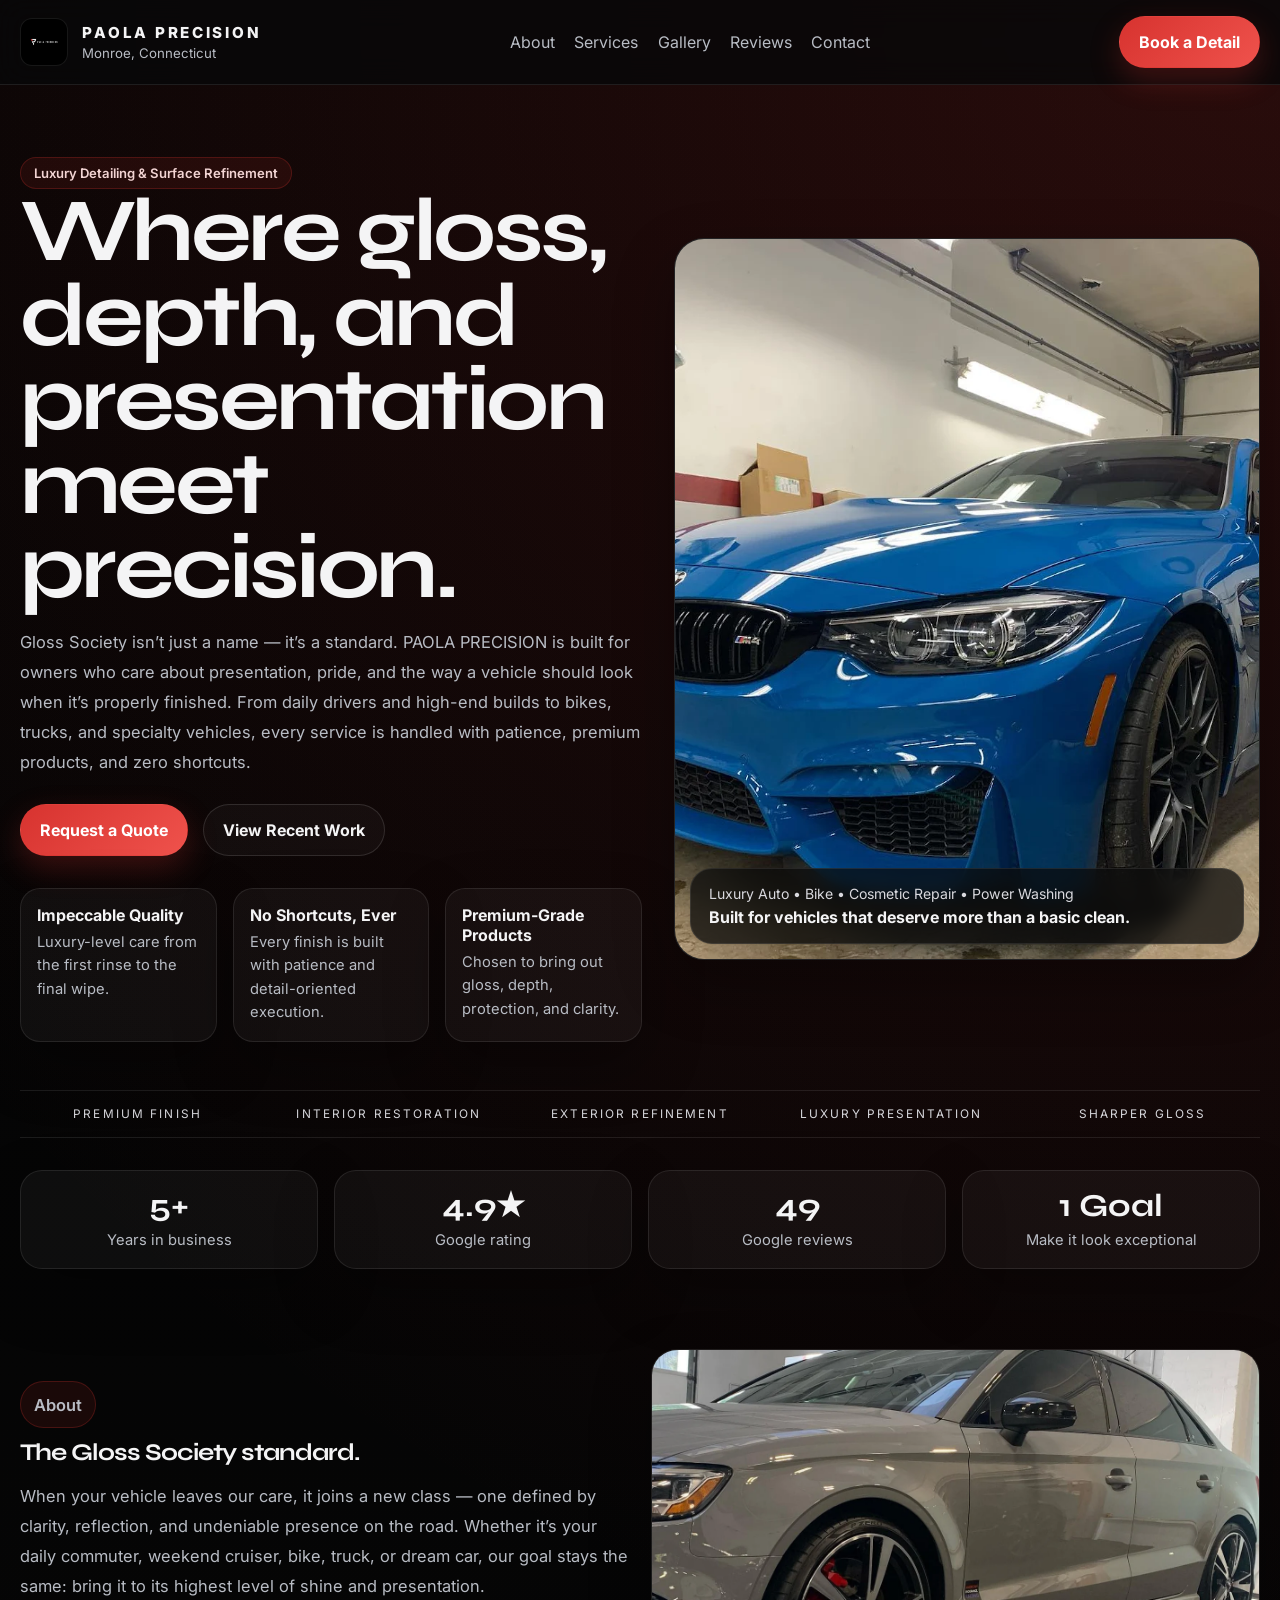
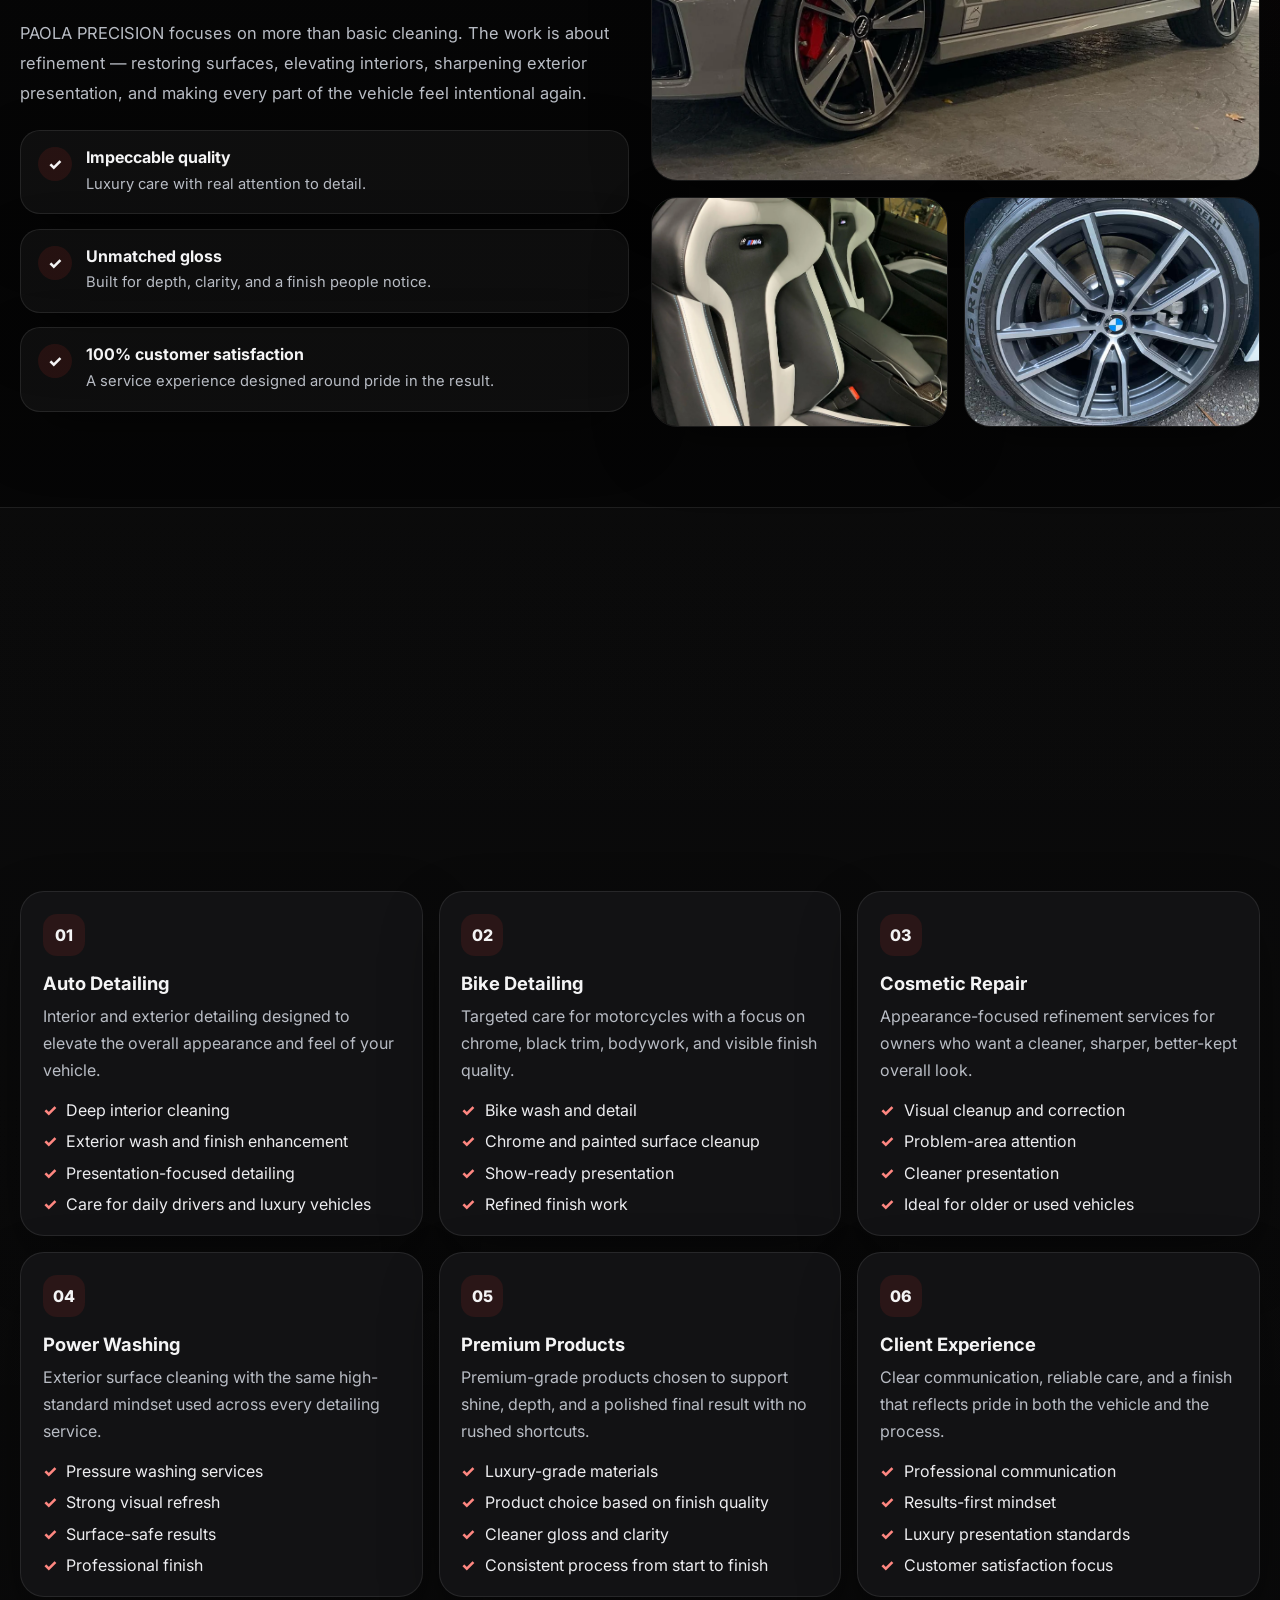
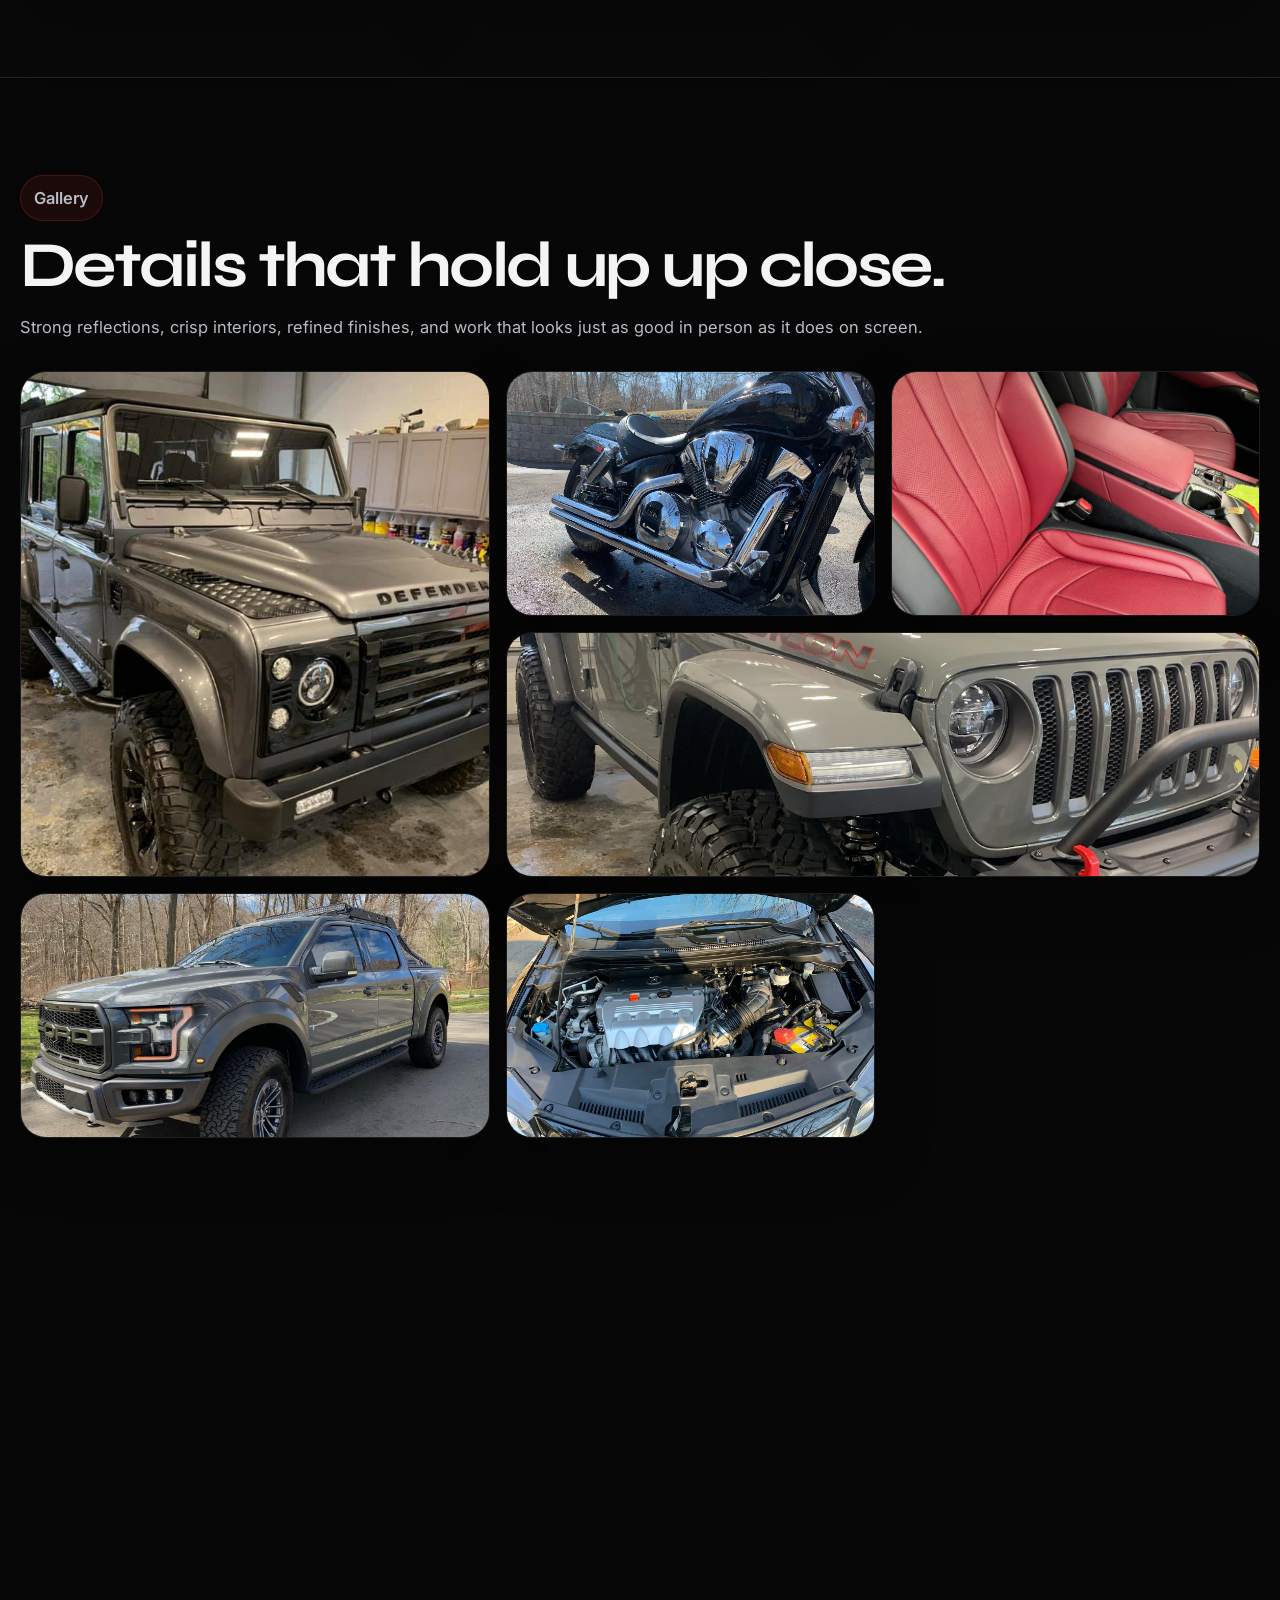
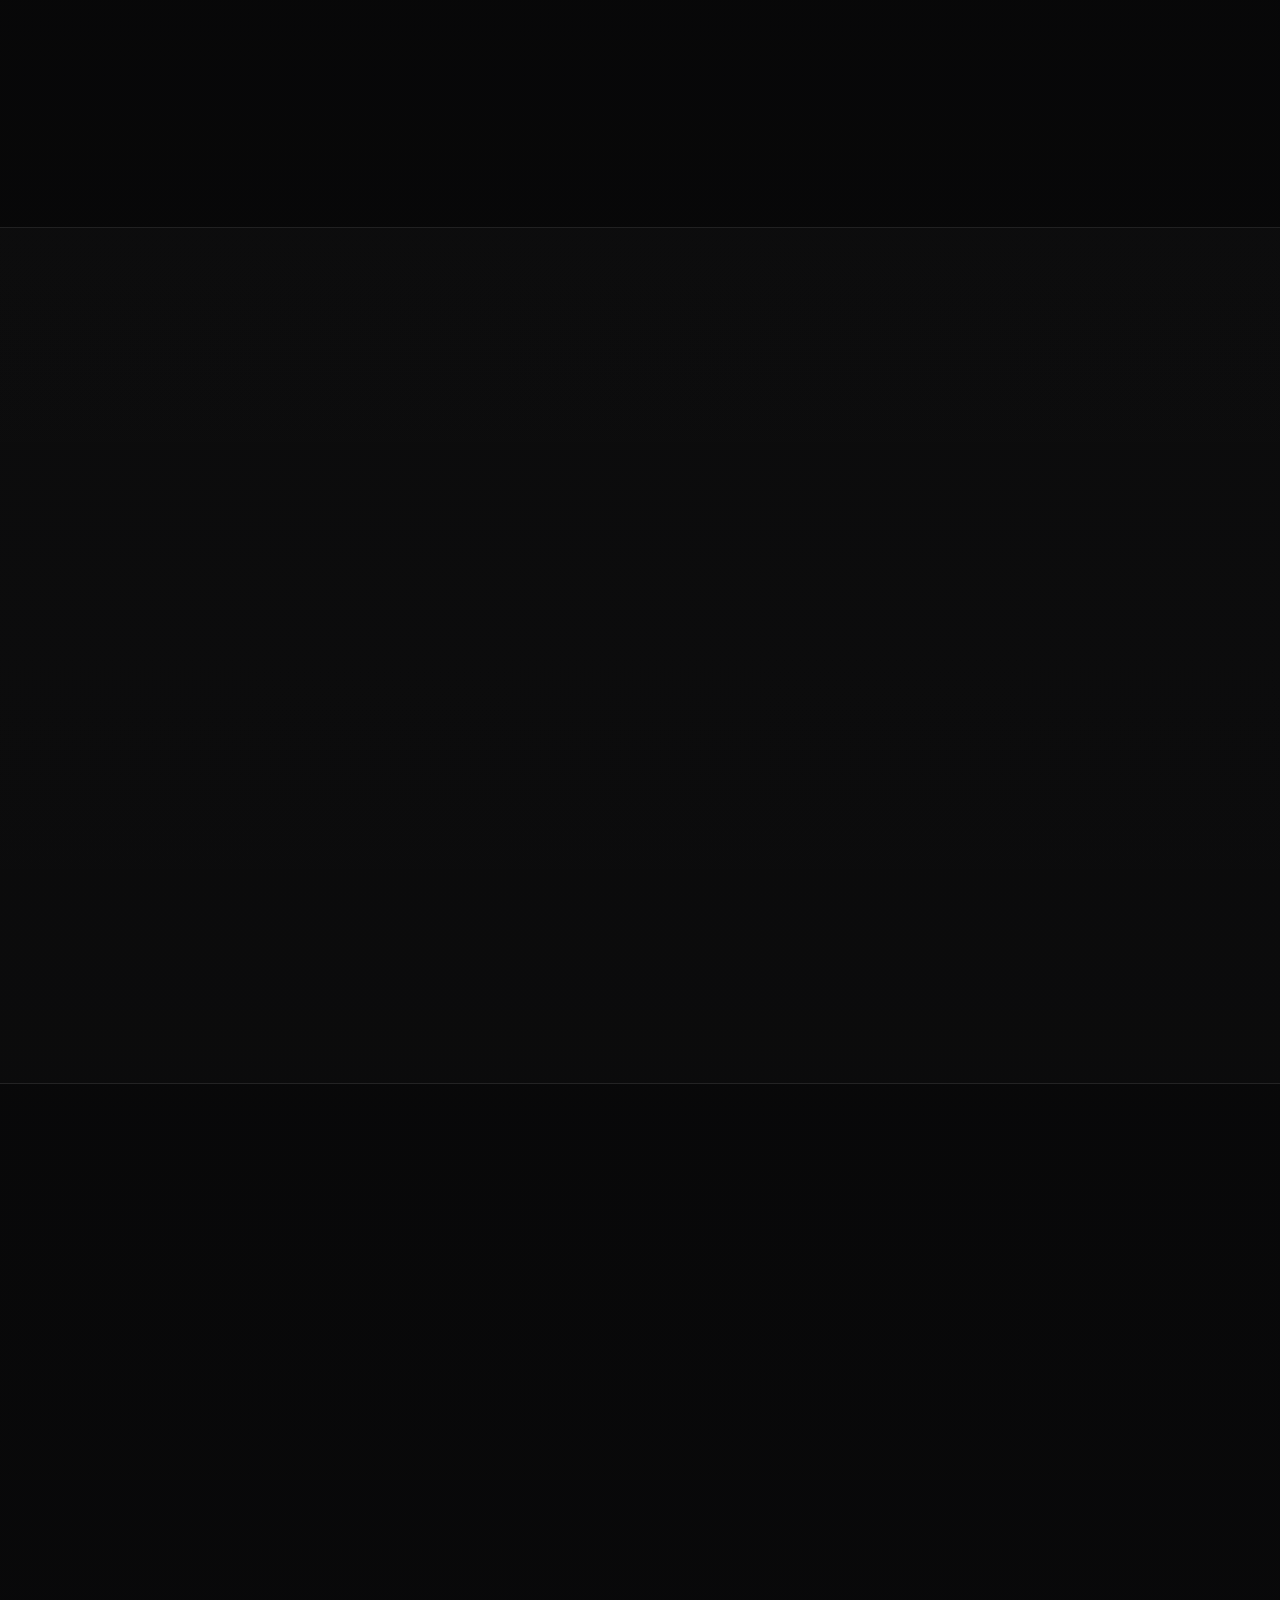
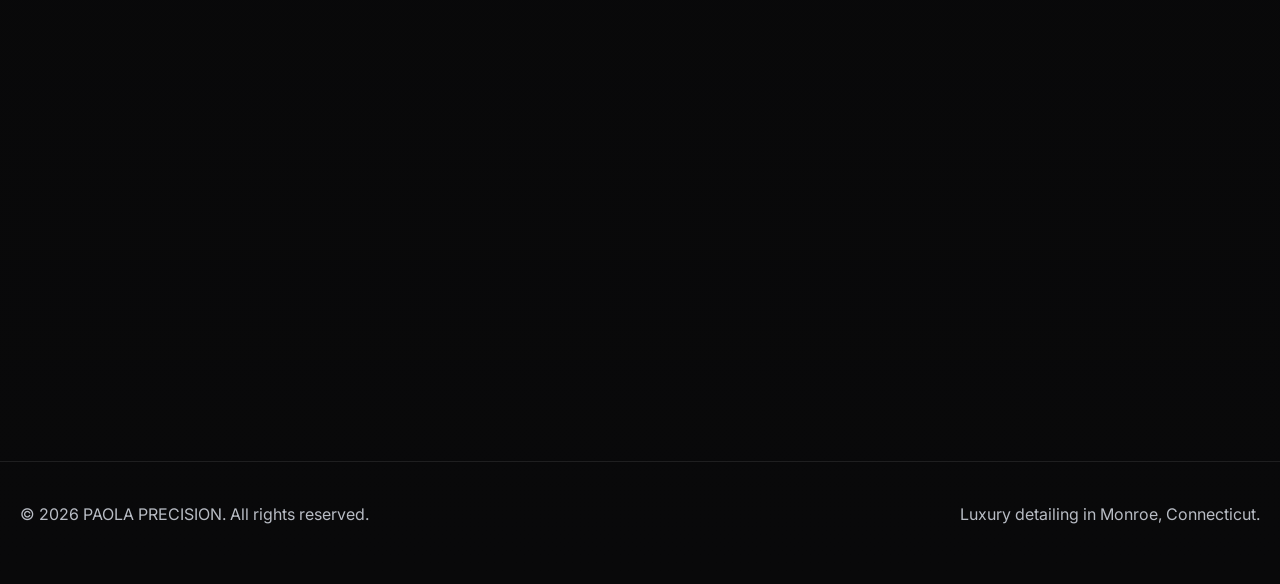
==== index.html @ b27e85ca "Add files via upload" ====
<!DOCTYPE html>
<html lang="en">
<head>
  <meta charset="UTF-8" />
  <meta name="viewport" content="width=device-width, initial-scale=1.0" />
  <title>PAOLA PRECISION | Luxury Detailing in Monroe, CT</title>
  <meta name="description" content="PAOLA PRECISION delivers luxury auto, bike, marine detailing, cosmetic repair, and power washing services in Monroe, Connecticut." />
  <link rel="preconnect" href="https://fonts.googleapis.com">
  <link rel="preconnect" href="https://fonts.gstatic.com" crossorigin>
  <link href="https://fonts.googleapis.com/css2?family=Inter:wght@400;500;600;700;800&family=Syne:wght@600;700;800&display=swap" rel="stylesheet">
  <link rel="stylesheet" href="styles.css" />
</head>
<body>
  <header class="site-header">
    <div class="container nav">
      <a class="brand" href="#top">
        <img src="images/logo.png" alt="Paola Precision logo" />
        <div>
          <strong>PAOLA PRECISION</strong>
          <span>Monroe, Connecticut</span>
        </div>
      </a>

      <nav class="desktop-nav">
        <a href="#about">About</a>
        <a href="#services">Services</a>
        <a href="#gallery">Gallery</a>
        <a href="#reviews">Reviews</a>
        <a href="#contact">Contact</a>
      </nav>

      <a class="button button-primary" href="#contact">Book a Detail</a>
    </div>
  </header>

  <main id="top">
    <section class="hero">
      <div class="container hero-grid">
        <div class="hero-copy reveal">
          <div class="eyebrow">Luxury Detailing & Surface Refinement</div>
          <h1>Where gloss, depth, and presentation meet precision.</h1>
          <p class="lead">
            Gloss Society isn’t just a name — it’s a standard. PAOLA PRECISION is built for owners who care about
            presentation, pride, and the way a vehicle should look when it’s properly finished. From daily drivers and
            high-end builds to bikes, trucks, and specialty vehicles, every service is handled with patience, premium products,
            and zero shortcuts.
          </p>
          <div class="hero-actions">
            <a class="button button-primary" href="#contact">Request a Quote</a>
            <a class="button button-secondary" href="#gallery">View Recent Work</a>
          </div>

          <div class="hero-points">
            <div class="hero-point">
              <strong>Impeccable Quality</strong>
              <span>Luxury-level care from the first rinse to the final wipe.</span>
            </div>
            <div class="hero-point">
              <strong>No Shortcuts, Ever</strong>
              <span>Every finish is built with patience and detail-oriented execution.</span>
            </div>
            <div class="hero-point">
              <strong>Premium-Grade Products</strong>
              <span>Chosen to bring out gloss, depth, protection, and clarity.</span>
            </div>
          </div>
        </div>

        <div class="hero-visual reveal">
          <div class="hero-card hero-main-image">
            <img src="images/bmw.webp" alt="Blue BMW detailed by Paola Precision" />
          </div>
          <div class="floating-card">
            <span>Luxury Auto • Bike • Cosmetic Repair • Power Washing</span>
            <strong>Built for vehicles that deserve more than a basic clean.</strong>
          </div>
        </div>
      </div>
    </section>

    <section class="logo-strip">
      <div class="container logo-strip-inner">
        <span>Premium finish</span>
        <span>Interior restoration</span>
        <span>Exterior refinement</span>
        <span>Luxury presentation</span>
        <span>Sharper gloss</span>
      </div>
    </section>

    <section class="stats-band">
      <div class="container stats-grid">
        <div class="stat-card reveal"><strong>5+</strong><span>Years in business</span></div>
        <div class="stat-card reveal"><strong>4.9★</strong><span>Google rating</span></div>
        <div class="stat-card reveal"><strong>49</strong><span>Google reviews</span></div>
        <div class="stat-card reveal"><strong>1 Goal</strong><span>Make it look exceptional</span></div>
      </div>
    </section>

    <section class="section" id="about">
      <div class="container two-col">
        <div class="section-copy reveal">
          <p class="section-label">About</p>
          <h2>The Gloss Society standard.</h2>
          <p>
            When your vehicle leaves our care, it joins a new class — one defined by clarity, reflection, and undeniable
            presence on the road. Whether it’s your daily commuter, weekend cruiser, bike, truck, or dream car, our goal
            stays the same: bring it to its highest level of shine and presentation.
          </p>
          <p>
            PAOLA PRECISION focuses on more than basic cleaning. The work is about refinement — restoring surfaces,
            elevating interiors, sharpening exterior presentation, and making every part of the vehicle feel intentional again.
          </p>

          <div class="promise-grid">
            <div class="promise-card"><span>✓</span><div><strong>Impeccable quality</strong><p>Luxury care with real attention to detail.</p></div></div>
            <div class="promise-card"><span>✓</span><div><strong>Unmatched gloss</strong><p>Built for depth, clarity, and a finish people notice.</p></div></div>
            <div class="promise-card"><span>✓</span><div><strong>100% customer satisfaction</strong><p>A service experience designed around pride in the result.</p></div></div>
          </div>
        </div>

        <div class="stacked-images reveal">
          <div class="stacked-main"><img src="images/audi.webp" alt="Detailed Audi" /></div>
          <div class="stacked-row">
            <img src="images/seats.webp" alt="Detailed white and black interior" />
            <img src="images/wheel.jpg" alt="Detailed BMW wheel" />
          </div>
        </div>
      </div>
    </section>

    <section class="section dark-section" id="services">
      <div class="container">
        <div class="section-heading center reveal">
          <p class="section-label">Services</p>
          <h2>Luxury care across multiple vehicle types.</h2>
          <p>
            Every service is centered around presentation, cleanliness, and a premium finish that holds up in person — not just in photos.
          </p>
        </div>

        <div class="services-grid">
          <article class="service-card reveal">
            <div class="service-number">01</div>
            <h3>Auto Detailing</h3>
            <p>Interior and exterior detailing designed to elevate the overall appearance and feel of your vehicle.</p>
            <ul>
              <li>Deep interior cleaning</li>
              <li>Exterior wash and finish enhancement</li>
              <li>Presentation-focused detailing</li>
              <li>Care for daily drivers and luxury vehicles</li>
            </ul>
          </article>

          <article class="service-card reveal">
            <div class="service-number">02</div>
            <h3>Bike Detailing</h3>
            <p>Targeted care for motorcycles with a focus on chrome, black trim, bodywork, and visible finish quality.</p>
            <ul>
              <li>Bike wash and detail</li>
              <li>Chrome and painted surface cleanup</li>
              <li>Show-ready presentation</li>
              <li>Refined finish work</li>
            </ul>
          </article>

          <article class="service-card reveal">
            <div class="service-number">03</div>
            <h3>Cosmetic Repair</h3>
            <p>Appearance-focused refinement services for owners who want a cleaner, sharper, better-kept overall look.</p>
            <ul>
              <li>Visual cleanup and correction</li>
              <li>Problem-area attention</li>
              <li>Cleaner presentation</li>
              <li>Ideal for older or used vehicles</li>
            </ul>
          </article>

          <article class="service-card reveal">
            <div class="service-number">04</div>
            <h3>Power Washing</h3>
            <p>Exterior surface cleaning with the same high-standard mindset used across every detailing service.</p>
            <ul>
              <li>Pressure washing services</li>
              <li>Strong visual refresh</li>
              <li>Surface-safe results</li>
              <li>Professional finish</li>
            </ul>
          </article>

          <article class="service-card reveal">
            <div class="service-number">05</div>
            <h3>Premium Products</h3>
            <p>Premium-grade products chosen to support shine, depth, and a polished final result with no rushed shortcuts.</p>
            <ul>
              <li>Luxury-grade materials</li>
              <li>Product choice based on finish quality</li>
              <li>Cleaner gloss and clarity</li>
              <li>Consistent process from start to finish</li>
            </ul>
          </article>

          <article class="service-card reveal">
            <div class="service-number">06</div>
            <h3>Client Experience</h3>
            <p>Clear communication, reliable care, and a finish that reflects pride in both the vehicle and the process.</p>
            <ul>
              <li>Professional communication</li>
              <li>Results-first mindset</li>
              <li>Luxury presentation standards</li>
              <li>Customer satisfaction focus</li>
            </ul>
          </article>
        </div>
      </div>
    </section>

    <section class="section" id="gallery">
      <div class="container">
        <div class="section-heading reveal">
          <p class="section-label">Gallery</p>
          <h2>Details that hold up up close.</h2>
          <p>
            Strong reflections, crisp interiors, refined finishes, and work that looks just as good in person as it does on screen.
          </p>
        </div>

        <div class="gallery-grid">
          <div class="gallery-item large reveal"><img src="images/defender.webp" alt="Detailed Defender" /></div>
          <div class="gallery-item reveal"><img src="images/bike.jpg" alt="Detailed bike" /></div>
          <div class="gallery-item reveal"><img src="images/seats2.jpg" alt="Red leather interior" /></div>
          <div class="gallery-item wide reveal"><img src="images/jeep.webp" alt="Detailed Jeep Rubicon" /></div>
          <div class="gallery-item reveal"><img src="images/truck.jpg" alt="Detailed truck" /></div>
          <div class="gallery-item reveal"><img src="images/engine.jpg" alt="Cleaned engine bay" /></div>
        </div>
      </div>
    </section>

    <section class="section split-showcase">
      <div class="container showcase-grid">
        <div class="showcase-card reveal">
          <img src="images/wheel.jpg" alt="Wheel detail close-up" />
          <div class="showcase-content">
            <p class="section-label">Precision</p>
            <h3>Luxury is in the little things.</h3>
            <p>From wheel faces and trim lines to seat stitching and interior touch points, the small details shape the whole impression.</p>
          </div>
        </div>

        <div class="showcase-card reveal">
          <img src="images/seats.webp" alt="BMW seats detailed" />
          <div class="showcase-content">
            <p class="section-label">Interior Finish</p>
            <h3>Clean, refined, and presentation-ready.</h3>
            <p>Interiors should feel fresh, elevated, and intentional — not just wiped down. That’s the difference a high-standard detail makes.</p>
          </div>
        </div>
      </div>
    </section>

    <section class="section dark-section" id="reviews">
      <div class="container">
        <div class="section-heading center reveal">
          <p class="section-label">Google Reviews</p>
          <h2>What customers say.</h2>
          <p>Real feedback from customers who cared about getting their vehicle back looking brand new.</p>
        </div>

        <div class="reviews-grid">
          <article class="review-card reveal">
            <div class="stars">★★★★★</div>
            <p>Nick did an amazing job on the interior detail of my car. It looks like new. Highly recommend.</p>
            <strong>Shannon Reilly</strong>
            <span>Google Review</span>
          </article>

          <article class="review-card reveal">
            <div class="stars">★★★★★</div>
            <p>Nick did a fantastic job detailing my car. It looked showroom new when he was finished. I highly recommend him for all your detailing needs.</p>
            <strong>Lisa Davoren</strong>
            <span>Google Review</span>
          </article>

          <article class="review-card reveal">
            <div class="stars">★★★★★</div>
            <p>Awesome job. The interior of my car looks like it did when I left the dealership. The care that went in on my car shows.</p>
            <strong>Daniella Tartakovsky</strong>
            <span>Google Review</span>
          </article>

          <article class="review-card reveal">
            <div class="stars">★★★★★</div>
            <p>Professional, responsive, and the result exceeded expectations. The vehicle looked incredibly clean and polished when it was done.</p>
            <strong>Local Customer</strong>
            <span>Client Feedback</span>
          </article>

          <article class="review-card reveal">
            <div class="stars">★★★★★</div>
            <p>The level of detail and pride in the work really stands out. It felt like getting the car back in better condition than expected.</p>
            <strong>Local Customer</strong>
            <span>Client Feedback</span>
          </article>

          <article class="review-card reveal">
            <div class="stars">★★★★★</div>
            <p>Very easy to work with and the finish came out great. If you care about how your vehicle looks, this is the kind of service you want.</p>
            <strong>Local Customer</strong>
            <span>Client Feedback</span>
          </article>
        </div>
      </div>
    </section>

    <section class="section" id="contact">
      <div class="container contact-grid">
        <div class="contact-panel reveal">
          <p class="section-label">Contact</p>
          <h2>Request a quote.</h2>
          <p>
            Fill out the form and PAOLA PRECISION can follow up about your vehicle, the type of detail you’re looking for,
            and the best next step for getting it looking its absolute best.
          </p>

          <form class="quote-form" action="https://formspree.io/f/xdawvbzy" method="POST">
            <div class="form-row">
              <div class="field">
                <label for="name">Full Name</label>
                <input id="name" name="name" type="text" placeholder="Your name" required>
              </div>
              <div class="field">
                <label for="phone">Phone</label>
                <input id="phone" name="phone" type="tel" placeholder="(203) 555-5555">
              </div>
            </div>

            <div class="form-row">
              <div class="field">
                <label for="email">Email</label>
                <input id="email" name="email" type="email" placeholder="you@example.com" required>
              </div>
              <div class="field">
                <label for="service">Service</label>
                <select id="service" name="service" required>
                  <option value="">Select a service</option>
                  <option>Auto Detailing</option>
                  <option>Bike Detailing</option>
                  <option>Cosmetic Repair</option>
                  <option>Power Washing</option>
                  <option>Not Sure Yet</option>
                </select>
              </div>
            </div>

            <div class="form-row">
              <div class="field">
                <label for="vehicle">Vehicle</label>
                <input id="vehicle" name="vehicle" type="text" placeholder="Ex: 2020 BMW M4">
              </div>
              <div class="field">
                <label for="timing">Preferred Timing</label>
                <input id="timing" name="timing" type="text" placeholder="This week / weekend / flexible">
              </div>
            </div>

            <div class="field">
              <label for="message">Brief Description</label>
              <textarea id="message" name="message" rows="6" placeholder="Tell us what you want done and anything important we should know." required></textarea>
            </div>

            <input type="hidden" name="_subject" value="New PAOLA PRECISION message">
            <input type="hidden" name="_next" value="https://noahguerrera.github.io/paola-precision-site/thank-you.html">

            <button class="button button-primary" type="submit">Send Message</button>
          </form>
        </div>

        <div class="contact-visual reveal">
          <img src="images/bmw.webp" alt="Luxury blue BMW" />
        </div>
      </div>
    </section>
  </main>

  <footer class="site-footer">
    <div class="container footer-inner">
      <p>© 2026 PAOLA PRECISION. All rights reserved.</p>
      <p>Luxury detailing in Monroe, Connecticut.</p>
    </div>
  </footer>

  <script src="script.js"></script>
</body>
</html>
---- styles.css ----
*{box-sizing:border-box}
html{scroll-behavior:smooth}
body{
  margin:0;
  font-family:'Inter',sans-serif;
  background:
    radial-gradient(circle at top right, rgba(215,51,47,.18), transparent 24%),
    linear-gradient(180deg, #040404 0%, #09090a 100%);
  color:#f4f4f5;
  overflow-x:hidden;
}
img{max-width:100%;display:block}
a{text-decoration:none;color:inherit}
:root{
  --red:#d7332f;
  --red-soft:rgba(215,51,47,.12);
  --text:#f4f4f5;
  --muted:#b8bcc4;
  --panel:rgba(255,255,255,.04);
  --panel-strong:#121214;
  --line:rgba(255,255,255,.09);
  --radius:24px;
  --shadow:0 24px 60px rgba(0,0,0,.30);
  --container:min(1240px, calc(100% - 2rem));
}
.container{width:var(--container);margin:0 auto}
.site-header{
  position:sticky;top:0;z-index:99;
  backdrop-filter:blur(14px);
  background:rgba(8,8,9,.82);
  border-bottom:1px solid var(--line);
}
.nav{
  display:flex;align-items:center;justify-content:space-between;
  gap:1rem;padding:1rem 0;
}
.brand{display:flex;align-items:center;gap:.9rem;min-width:0}
.brand img{
  width:48px;height:48px;object-fit:contain;border-radius:12px;
  background:#000;padding:5px;border:1px solid var(--line)
}
.brand strong{display:block;font-size:.95rem;letter-spacing:.18em;font-weight:800}
.brand span{color:var(--muted);font-size:.83rem}
.desktop-nav{display:flex;align-items:center;gap:1.2rem;color:var(--muted)}
.desktop-nav a{position:relative}
.desktop-nav a::after{
  content:"";position:absolute;left:0;bottom:-6px;width:0;height:2px;
  background:var(--red);transition:width .2s ease;
}
.desktop-nav a:hover{color:#fff}
.desktop-nav a:hover::after{width:100%}
.button{
  display:inline-flex;align-items:center;justify-content:center;
  min-height:52px;padding:0 1.2rem;border-radius:999px;font-weight:700;
  transition:.25s ease; border:1px solid transparent; cursor:pointer;
}
.button:hover{transform:translateY(-2px)}
.button-primary{
  background:linear-gradient(135deg, var(--red), #ef524c);
  box-shadow:0 12px 30px rgba(215,51,47,.25); color:#fff;
}
.button-secondary{
  border-color:rgba(255,255,255,.12);
  background:rgba(255,255,255,.03)
}
.hero{padding:4.5rem 0 3rem}
.hero-grid{
  display:grid;grid-template-columns:1.03fr .97fr;gap:2rem;align-items:center
}
.eyebrow,.section-label{
  display:inline-flex;align-items:center;gap:.5rem;
  color:#f2d4d3;background:rgba(215,51,47,.10);
  border:1px solid rgba(215,51,47,.24);
  border-radius:999px;padding:.45rem .8rem;font-size:.82rem;font-weight:600
}
.section-label{margin-bottom:.9rem}
.hero h1,.section-heading h2,.section-copy h2,.contact-panel h2{
  margin:0;font-family:'Syne',sans-serif;letter-spacing:-.04em;line-height:.94
}
.hero h1{font-size:clamp(2.8rem, 7vw, 5.7rem);max-width:780px}
.lead, .section-copy p, .section-heading p, .contact-panel p{
  color:var(--muted);line-height:1.82;font-size:1.03rem
}
.hero-actions{display:flex;flex-wrap:wrap;gap:.9rem;margin-top:1.7rem}
.hero-points{
  display:grid;grid-template-columns:repeat(3,1fr);gap:1rem;margin-top:2rem
}
.hero-point{
  padding:1rem;border-radius:20px;background:var(--panel);
  border:1px solid var(--line);box-shadow:var(--shadow)
}
.hero-point strong{display:block;margin-bottom:.35rem}
.hero-point span{color:var(--muted);font-size:.92rem;line-height:1.6}
.hero-visual{position:relative}
.hero-card{
  overflow:hidden;border-radius:30px;border:1px solid var(--line);
  box-shadow:var(--shadow);background:#0d0d0e
}
.hero-main-image img{
  width:100%;height:720px;object-fit:cover;
  object-position:center center;
  transform:scale(1.02);
}
.floating-card{
  position:absolute;left:1rem;right:1rem;bottom:1rem;
  background:rgba(10,10,10,.72);border:1px solid var(--line);
  border-radius:22px;padding:1rem 1.1rem;backdrop-filter:blur(10px)
}
.floating-card span{display:block;color:#d9d9de;font-size:.88rem;margin-bottom:.35rem}
.floating-card strong{display:block;font-size:1rem}
.logo-strip{padding:0 0 1rem}
.logo-strip-inner{
  display:grid;grid-template-columns:repeat(5,1fr);gap:1rem;
  padding:1rem 0;border-top:1px solid var(--line);border-bottom:1px solid var(--line)
}
.logo-strip-inner span{
  color:#d7d7dc;text-transform:uppercase;letter-spacing:.18em;
  font-size:.74rem;text-align:center
}
.stats-band{padding:1rem 0 0}
.stats-grid{display:grid;grid-template-columns:repeat(4,1fr);gap:1rem}
.stat-card{
  padding:1.2rem;border-radius:22px;background:var(--panel);
  border:1px solid var(--line);box-shadow:var(--shadow); text-align:center;
}
.stat-card strong{
  display:block;font-family:'Syne',sans-serif;font-size:2rem;line-height:1;margin-bottom:.45rem
}
.stat-card span{color:var(--muted);font-size:.92rem}
.section{padding:5rem 0}
.two-col{display:grid;grid-template-columns:1fr 1fr;gap:1.4rem;align-items:center}
.promise-grid{display:grid;gap:.9rem;margin-top:1.4rem}
.promise-card{
  display:flex;gap:.9rem;align-items:flex-start;
  padding:1rem 1.05rem;border-radius:20px;background:var(--panel);
  border:1px solid var(--line);box-shadow:var(--shadow)
}
.promise-card span{
  width:34px;height:34px;border-radius:50%;background:var(--red-soft);
  display:inline-flex;align-items:center;justify-content:center;font-weight:800;flex:0 0 auto
}
.promise-card strong{display:block;margin-bottom:.22rem}
.promise-card p{margin:0;color:var(--muted);font-size:.92rem}
.stacked-images{display:grid;gap:1rem}
.stacked-main,.stacked-row img,.contact-visual,.showcase-card,.gallery-item{
  overflow:hidden;border-radius:26px;border:1px solid var(--line);box-shadow:var(--shadow)
}
.stacked-main img{width:100%;height:430px;object-fit:cover;object-position:center center}
.stacked-row{display:grid;grid-template-columns:1fr 1fr;gap:1rem}
.stacked-row img{height:230px;object-fit:cover;object-position:center center}
.dark-section{
  background:linear-gradient(180deg, rgba(255,255,255,.02), rgba(255,255,255,.01));
  border-top:1px solid var(--line);border-bottom:1px solid var(--line)
}
.section-heading{margin-bottom:1.8rem}
.section-heading.center{text-align:center;max-width:820px;margin:0 auto 1.8rem}
.section-heading h2{font-size:clamp(2rem,5vw,4rem)}
.services-grid{
  display:grid;grid-template-columns:repeat(3,1fr);gap:1rem
}
.service-card{
  padding:1.35rem;border-radius:24px;background:var(--panel-strong);
  border:1px solid var(--line);box-shadow:var(--shadow); transition:transform .25s ease, border-color .25s ease;
}
.service-card:hover{transform:translateY(-6px);border-color:rgba(215,51,47,.38)}
.service-number{
  width:42px;height:42px;border-radius:14px;background:var(--red-soft);
  display:inline-flex;align-items:center;justify-content:center;font-weight:800;margin-bottom:1rem
}
.service-card h3{margin:0 0 .55rem;font-size:1.15rem}
.service-card p{margin:0;color:var(--muted);line-height:1.7}
.service-card ul{list-style:none;padding:0;margin:1rem 0 0;display:grid;gap:.7rem}
.service-card li{display:flex;gap:.6rem;align-items:flex-start;color:#ededf0}
.service-card li::before{content:'✓';color:#ff8781;font-weight:800}
.gallery-grid{
  display:grid;grid-template-columns:1.12fr .88fr .88fr;
  grid-auto-rows:245px;gap:1rem
}
.gallery-item img{width:100%;height:100%;object-fit:cover;object-position:center center;transition:transform .45s ease}
.gallery-item:hover img,.showcase-card:hover img,.contact-visual:hover img{transform:scale(1.05)}
.gallery-item.large{grid-row:span 2}
.gallery-item.wide{grid-column:span 2}
.split-showcase{padding-top:1rem}
.showcase-grid{display:grid;grid-template-columns:1fr 1fr;gap:1rem}
.showcase-card{background:var(--panel-strong)}
.showcase-card img{width:100%;height:320px;object-fit:cover;object-position:center center;transition:transform .45s ease}
.showcase-content{padding:1.25rem}
.showcase-content h3{margin:0 0 .5rem;font-size:1.45rem;font-family:'Syne',sans-serif}
.showcase-content p:last-child{margin:0;color:var(--muted);line-height:1.75}
.reviews-grid{display:grid;grid-template-columns:repeat(3,1fr);gap:1rem}
.review-card{
  padding:1.35rem;border-radius:24px;background:#111214;
  border:1px solid var(--line);box-shadow:var(--shadow); transition:transform .25s ease;
}
.review-card:hover{transform:translateY(-4px)}
.stars{color:#ffd56d;letter-spacing:.14em;margin-bottom:.8rem}
.review-card p{margin:0;color:var(--muted);line-height:1.78}
.review-card strong{display:block;margin-top:1rem}
.review-card span{display:block;color:var(--muted);font-size:.9rem;margin-top:.15rem}
.contact-grid{display:grid;grid-template-columns:1.06fr .94fr;gap:1.2rem;align-items:stretch}
.contact-panel{
  padding:1.6rem;border-radius:28px;background:var(--panel-strong);
  border:1px solid var(--line);box-shadow:var(--shadow)
}
.contact-visual img{width:100%;height:100%;min-height:720px;object-fit:cover;object-position:center center;transition:transform .45s ease}
.quote-form{display:grid;gap:1rem;margin-top:1.25rem}
.form-row{display:grid;grid-template-columns:1fr 1fr;gap:1rem}
.field{display:grid;gap:.5rem}
.field label{font-size:.92rem;font-weight:600;color:#ececf0}
.field input,.field select,.field textarea{
  width:100%;border-radius:16px;border:1px solid var(--line);
  background:#0d0d0f;color:#fff;padding:1rem 1rem;font:inherit;outline:none;
  transition:border-color .2s ease, box-shadow .2s ease, transform .2s ease;
}
.field input:focus,.field select:focus,.field textarea:focus{
  border-color:rgba(215,51,47,.6);
  box-shadow:0 0 0 4px rgba(215,51,47,.12);
}
.site-footer{
  padding:1.6rem 0 2.8rem;border-top:1px solid var(--line);color:var(--muted)
}
.footer-inner{display:flex;justify-content:space-between;gap:1rem;flex-wrap:wrap}
.reveal{
  opacity:0;
  transform:translateY(26px);
  transition:opacity .7s ease, transform .7s ease;
}
.reveal.visible{
  opacity:1;
  transform:translateY(0);
}
@media (prefers-reduced-motion: reduce){
  .reveal{opacity:1;transform:none;transition:none}
  .button,.service-card,.review-card,.gallery-item img,.showcase-card img,.contact-visual img{transition:none}
}
@media (max-width:1100px){
  .hero-grid,.two-col,.contact-grid,.services-grid,.reviews-grid,.showcase-grid{
    grid-template-columns:1fr 1fr
  }
  .gallery-grid{grid-template-columns:1fr 1fr}
  .gallery-item.wide{grid-column:span 2}
  .hero-points{grid-template-columns:1fr}
  .logo-strip-inner{grid-template-columns:1fr 1fr 1fr}
  .stats-grid{grid-template-columns:1fr 1fr}
}
@media (max-width:820px){
  .desktop-nav{display:none}
  .hero-grid,.two-col,.contact-grid,.services-grid,.reviews-grid,.gallery-grid,.showcase-grid,.stats-grid{
    grid-template-columns:1fr
  }
  .gallery-item.large,.gallery-item.wide{grid-row:span 1;grid-column:span 1}
  .hero-main-image img{height:500px}
  .stacked-row{grid-template-columns:1fr}
  .logo-strip-inner{grid-template-columns:1fr 1fr}
  .footer-inner{flex-direction:column;align-items:flex-start}
  .nav{padding:.85rem 0}
  .brand strong{font-size:.82rem}
  .button{min-height:48px}
  .form-row{grid-template-columns:1fr}
  .contact-visual img{min-height:420px}
}
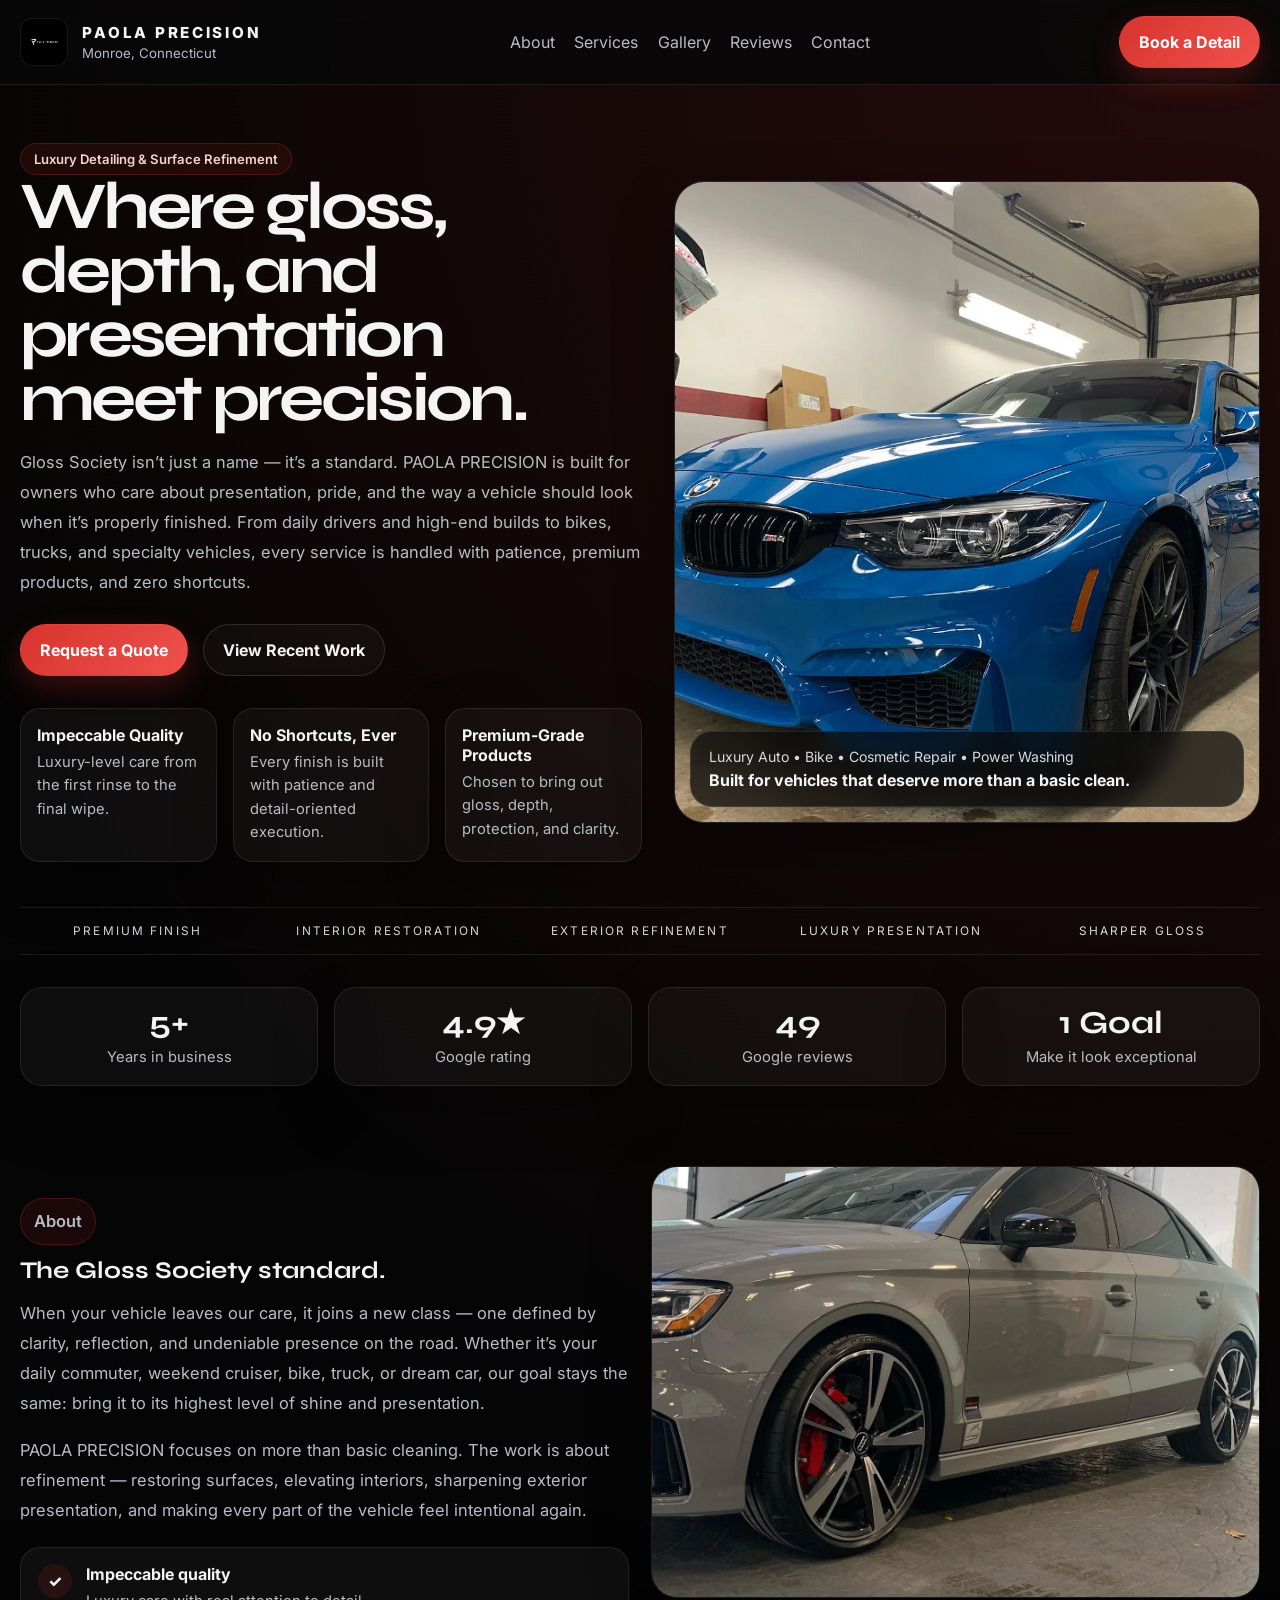
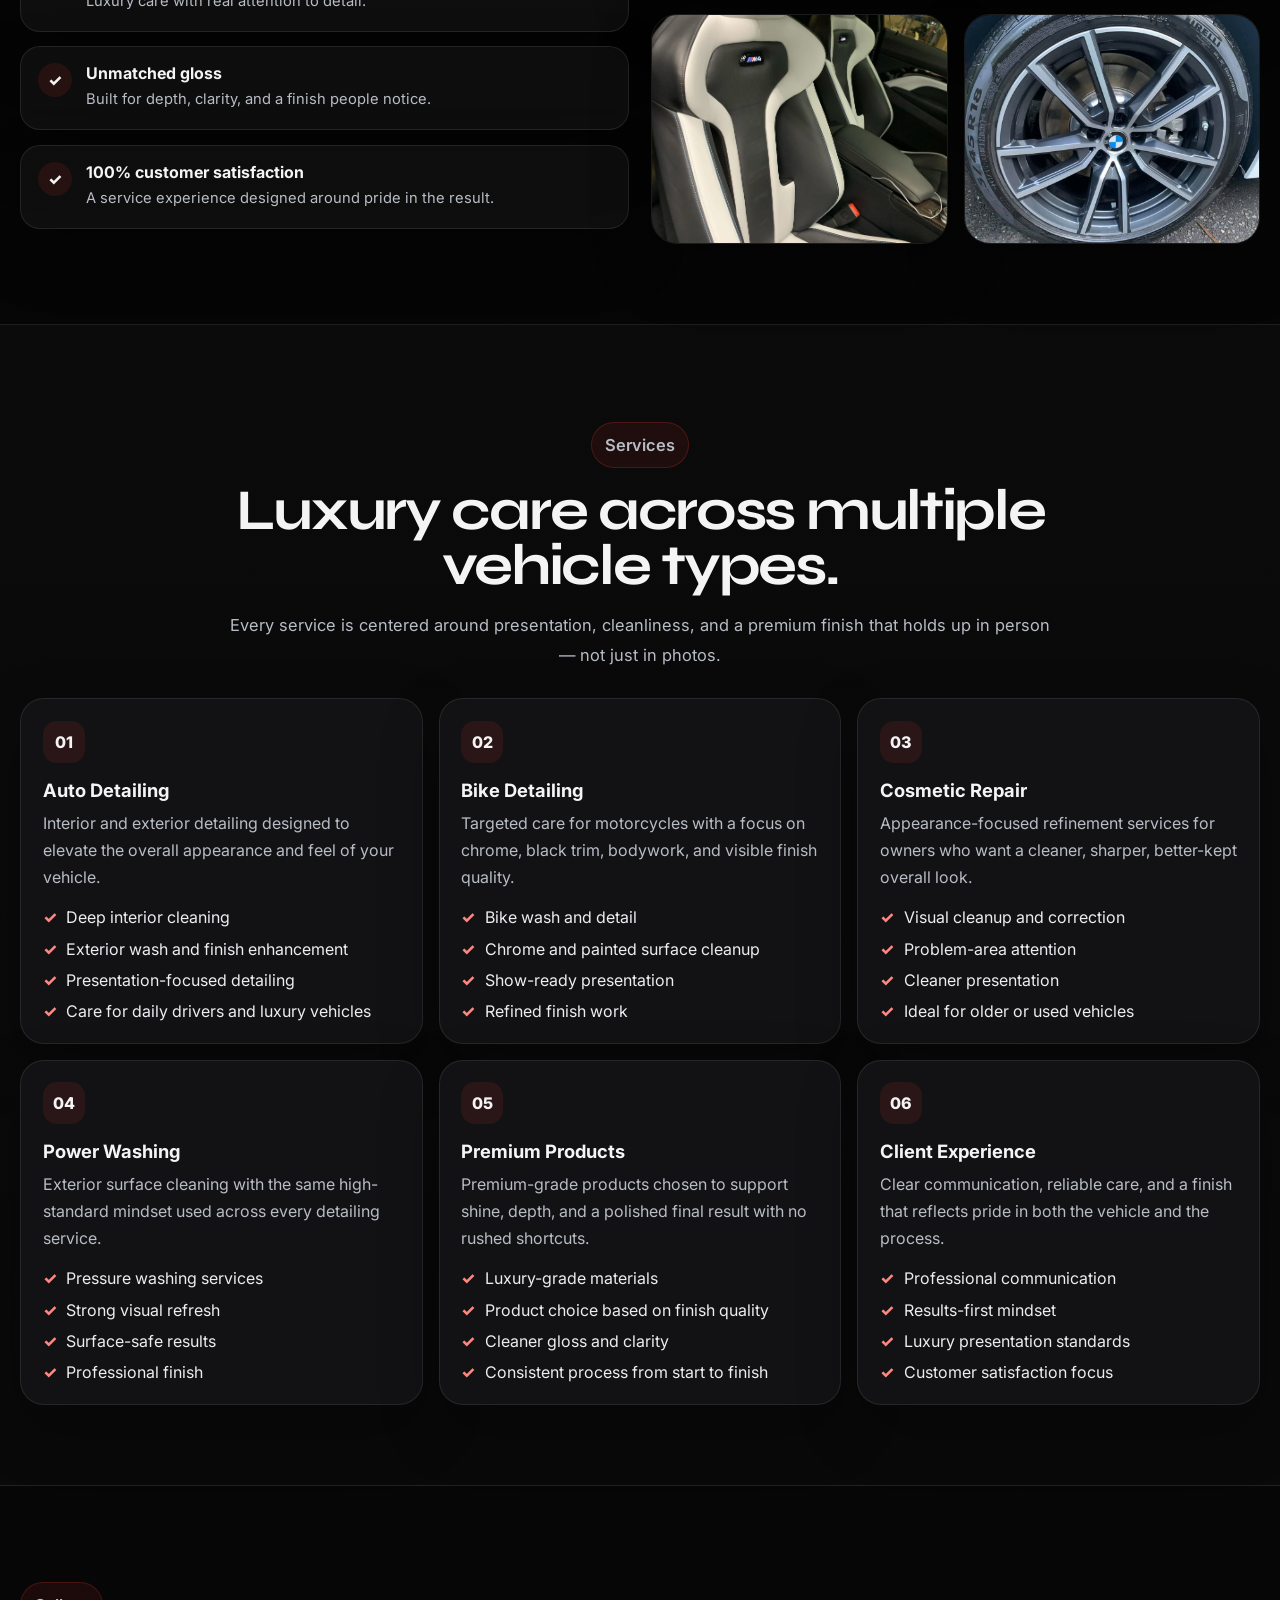
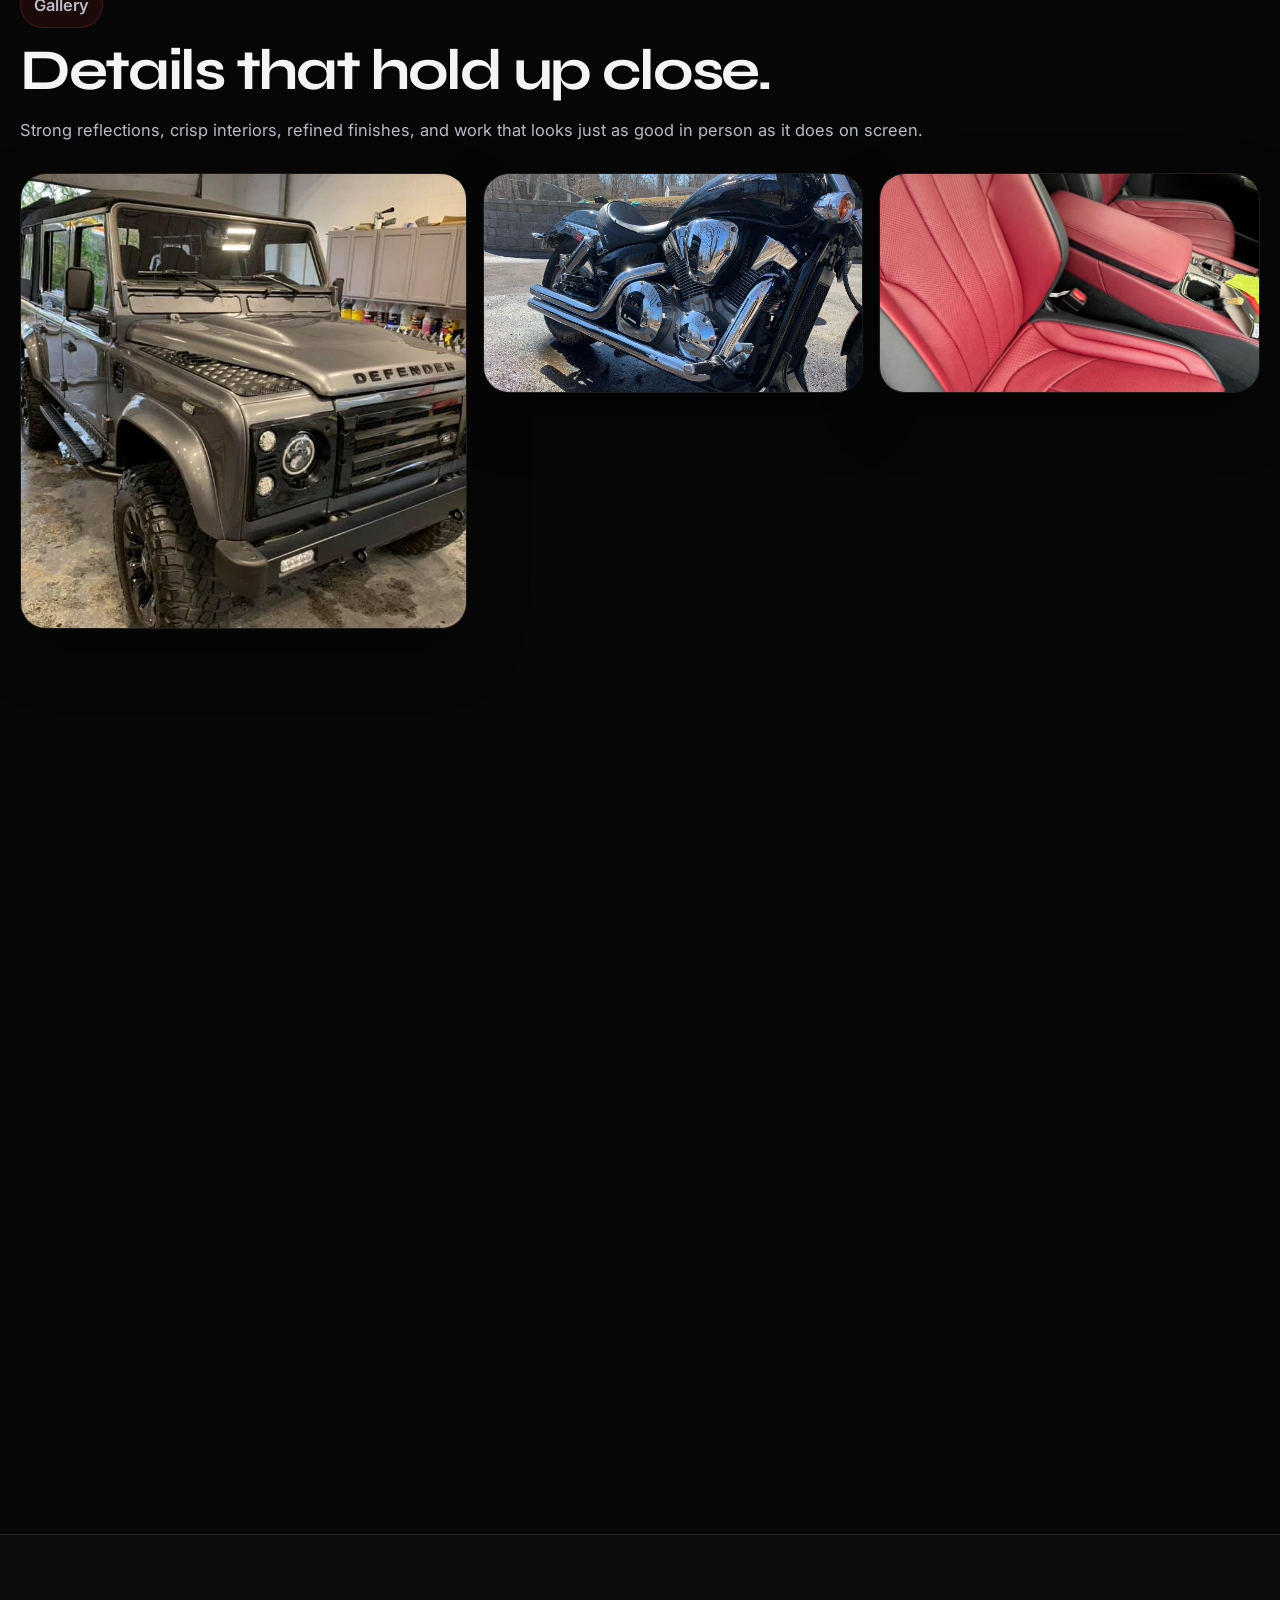
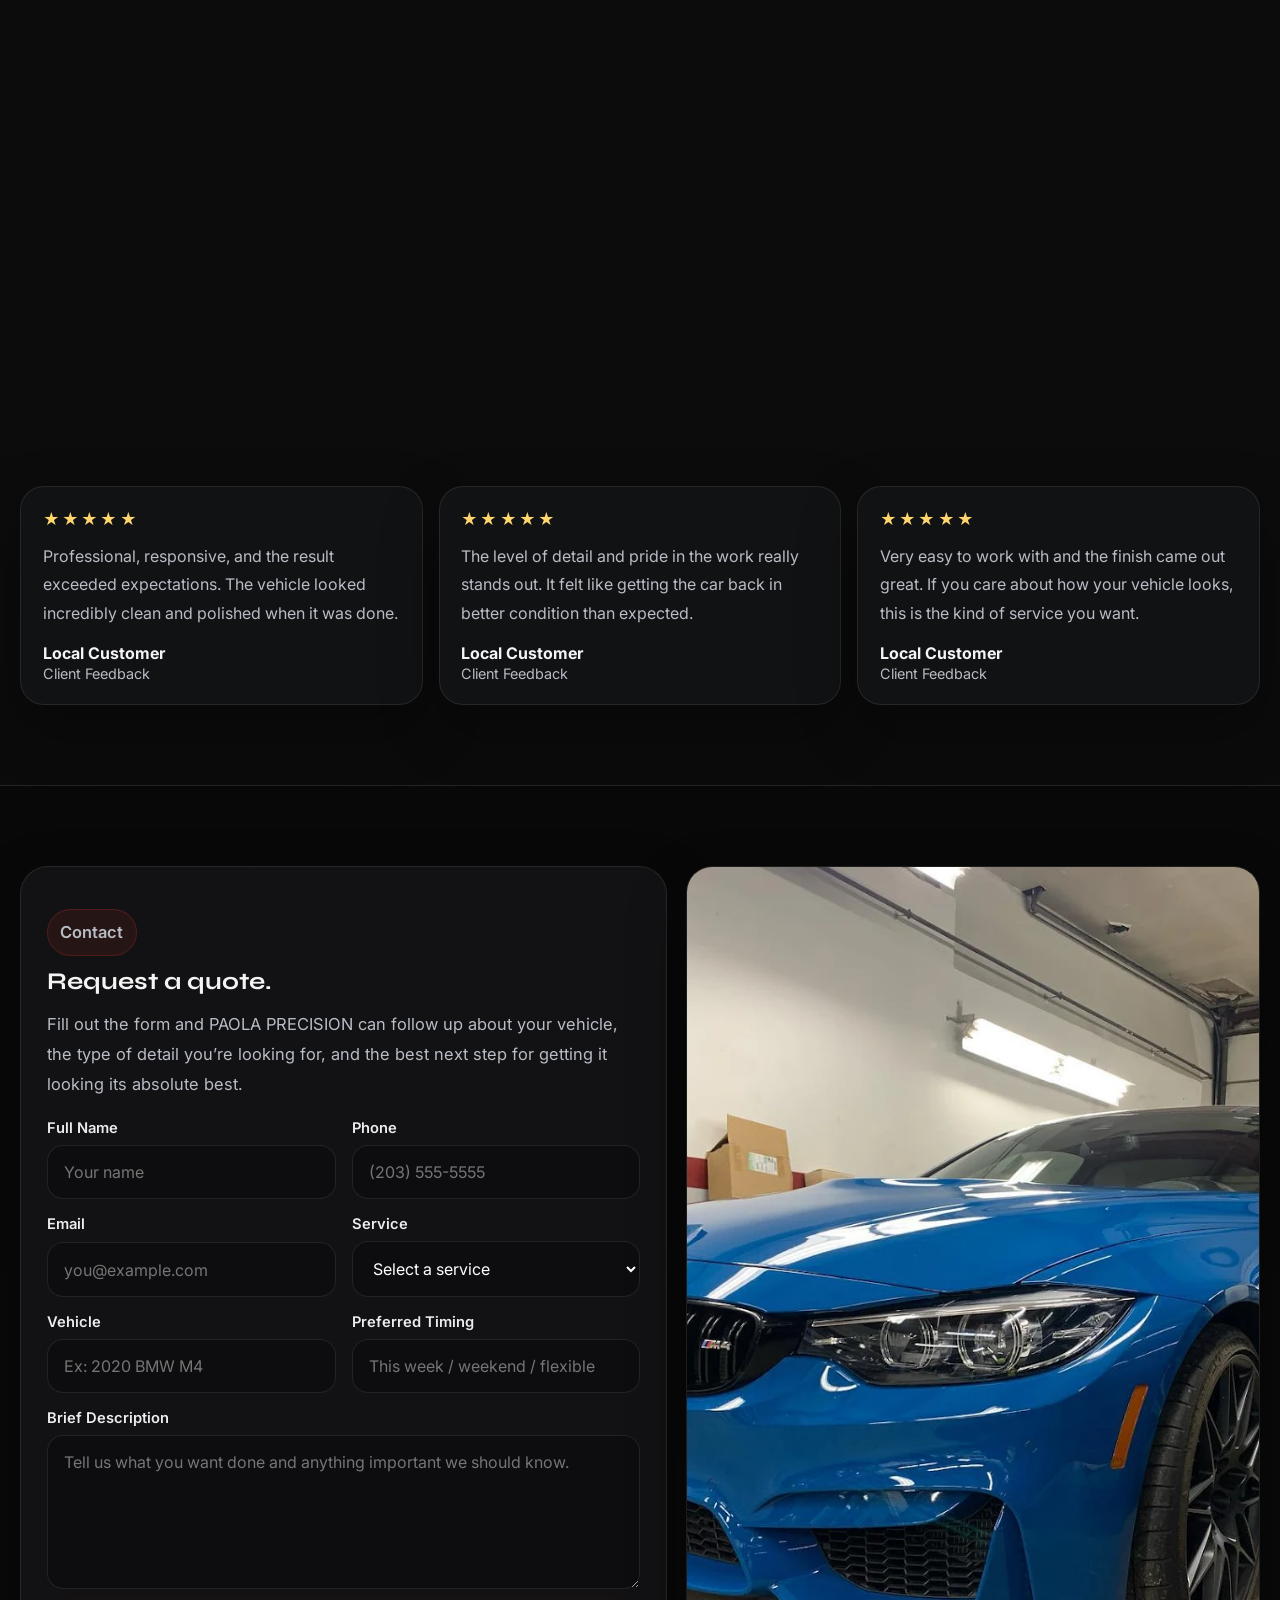
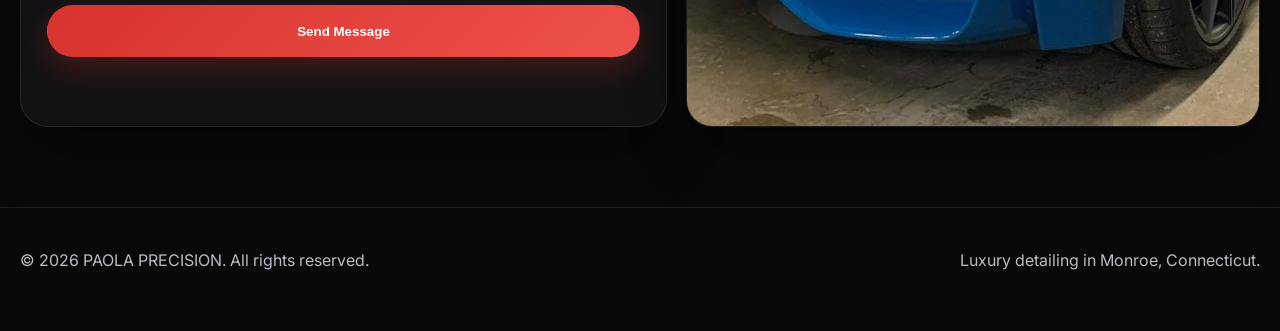
==== commit 657c6b0c: "Add files via upload" ====
--- a/index.html
+++ b/index.html
@@ -219,7 +219,7 @@
       <div class="container">
         <div class="section-heading reveal">
           <p class="section-label">Gallery</p>
-          <h2>Details that hold up up close.</h2>
+          <h2>Details that hold up close.</h2>
           <p>
             Strong reflections, crisp interiors, refined finishes, and work that looks just as good in person as it does on screen.
           </p>
@@ -322,7 +322,7 @@
             and the best next step for getting it looking its absolute best.
           </p>
 
-          <form class="quote-form" action="https://formspree.io/f/xdawvbzy" method="POST">
+          <form class="quote-form" id="quoteForm" action="https://formspree.io/f/xdawvbzy" method="POST">
             <div class="form-row">
               <div class="field">
                 <label for="name">Full Name</label>
@@ -369,9 +369,9 @@
             </div>
 
             <input type="hidden" name="_subject" value="New PAOLA PRECISION message">
-            <input type="hidden" name="_next" value="https://noahguerrera.github.io/paola-precision-site/thank-you.html">
-
-            <button class="button button-primary" type="submit">Send Message</button>
+
+            <button class="button button-primary" type="submit" id="submitBtn">Send Message</button>
+            <p class="form-status" id="formStatus" aria-live="polite"></p>
           </form>
         </div>
 
--- a/styles.css
+++ b/styles.css
@@ -4,7 +4,7 @@
   margin:0;
   font-family:'Inter',sans-serif;
   background:
-    radial-gradient(circle at top right, rgba(215,51,47,.18), transparent 24%),
+    radial-gradient(circle at top right, rgba(215,51,47,.16), transparent 22%),
     linear-gradient(180deg, #040404 0%, #09090a 100%);
   color:#f4f4f5;
   overflow-x:hidden;
@@ -63,7 +63,7 @@
   border-color:rgba(255,255,255,.12);
   background:rgba(255,255,255,.03)
 }
-.hero{padding:4.5rem 0 3rem}
+.hero{padding:3.6rem 0 2.8rem}
 .hero-grid{
   display:grid;grid-template-columns:1.03fr .97fr;gap:2rem;align-items:center
 }
@@ -75,9 +75,14 @@
 }
 .section-label{margin-bottom:.9rem}
 .hero h1,.section-heading h2,.section-copy h2,.contact-panel h2{
-  margin:0;font-family:'Syne',sans-serif;letter-spacing:-.04em;line-height:.94
-}
-.hero h1{font-size:clamp(2.8rem, 7vw, 5.7rem);max-width:780px}
+  margin:0;font-family:'Syne',sans-serif;line-height:.96;
+}
+.hero h1{
+  font-size:clamp(2.6rem, 5.2vw, 4.9rem);
+  letter-spacing:-.055em;
+  max-width:650px;
+  text-wrap:balance;
+}
 .lead, .section-copy p, .section-heading p, .contact-panel p{
   color:var(--muted);line-height:1.82;font-size:1.03rem
 }
@@ -97,9 +102,9 @@
   box-shadow:var(--shadow);background:#0d0d0e
 }
 .hero-main-image img{
-  width:100%;height:720px;object-fit:cover;
+  width:100%;height:640px;object-fit:cover;
   object-position:center center;
-  transform:scale(1.02);
+  transform:scale(1.01);
 }
 .floating-card{
   position:absolute;left:1rem;right:1rem;bottom:1rem;
@@ -154,7 +159,7 @@
 }
 .section-heading{margin-bottom:1.8rem}
 .section-heading.center{text-align:center;max-width:820px;margin:0 auto 1.8rem}
-.section-heading h2{font-size:clamp(2rem,5vw,4rem)}
+.section-heading h2{font-size:clamp(2rem,4.8vw,3.6rem);letter-spacing:-.04em}
 .services-grid{
   display:grid;grid-template-columns:repeat(3,1fr);gap:1rem
 }
@@ -173,8 +178,8 @@
 .service-card li{display:flex;gap:.6rem;align-items:flex-start;color:#ededf0}
 .service-card li::before{content:'✓';color:#ff8781;font-weight:800}
 .gallery-grid{
-  display:grid;grid-template-columns:1.12fr .88fr .88fr;
-  grid-auto-rows:245px;gap:1rem
+  display:grid;grid-template-columns:1.08fr .92fr .92fr;
+  grid-auto-rows:220px;gap:1rem
 }
 .gallery-item img{width:100%;height:100%;object-fit:cover;object-position:center center;transition:transform .45s ease}
 .gallery-item:hover img,.showcase-card:hover img,.contact-visual:hover img{transform:scale(1.05)}
@@ -183,9 +188,9 @@
 .split-showcase{padding-top:1rem}
 .showcase-grid{display:grid;grid-template-columns:1fr 1fr;gap:1rem}
 .showcase-card{background:var(--panel-strong)}
-.showcase-card img{width:100%;height:320px;object-fit:cover;object-position:center center;transition:transform .45s ease}
+.showcase-card img{width:100%;height:300px;object-fit:cover;object-position:center center;transition:transform .45s ease}
 .showcase-content{padding:1.25rem}
-.showcase-content h3{margin:0 0 .5rem;font-size:1.45rem;font-family:'Syne',sans-serif}
+.showcase-content h3{margin:0 0 .5rem;font-size:1.45rem;font-family:'Syne',sans-serif;letter-spacing:-.03em}
 .showcase-content p:last-child{margin:0;color:var(--muted);line-height:1.75}
 .reviews-grid{display:grid;grid-template-columns:repeat(3,1fr);gap:1rem}
 .review-card{
@@ -202,7 +207,7 @@
   padding:1.6rem;border-radius:28px;background:var(--panel-strong);
   border:1px solid var(--line);box-shadow:var(--shadow)
 }
-.contact-visual img{width:100%;height:100%;min-height:720px;object-fit:cover;object-position:center center;transition:transform .45s ease}
+.contact-visual img{width:100%;height:100%;min-height:680px;object-fit:cover;object-position:center center;transition:transform .45s ease}
 .quote-form{display:grid;gap:1rem;margin-top:1.25rem}
 .form-row{display:grid;grid-template-columns:1fr 1fr;gap:1rem}
 .field{display:grid;gap:.5rem}
@@ -216,6 +221,9 @@
   border-color:rgba(215,51,47,.6);
   box-shadow:0 0 0 4px rgba(215,51,47,.12);
 }
+.form-status{margin:.2rem 0 0;color:#cdd0d6;min-height:1.5rem}
+.form-status.success{color:#b7efc5}
+.form-status.error{color:#ff9b96}
 .site-footer{
   padding:1.6rem 0 2.8rem;border-top:1px solid var(--line);color:var(--muted)
 }
@@ -249,8 +257,12 @@
     grid-template-columns:1fr
   }
   .gallery-item.large,.gallery-item.wide{grid-row:span 1;grid-column:span 1}
-  .hero-main-image img{height:500px}
+  .hero{padding:2.3rem 0 2rem}
+  .hero h1{font-size:clamp(2.2rem,13vw,3.8rem);max-width:none}
+  .hero-main-image img{height:420px}
+  .stacked-main img{height:320px}
   .stacked-row{grid-template-columns:1fr}
+  .stacked-row img{height:220px}
   .logo-strip-inner{grid-template-columns:1fr 1fr}
   .footer-inner{flex-direction:column;align-items:flex-start}
   .nav{padding:.85rem 0}
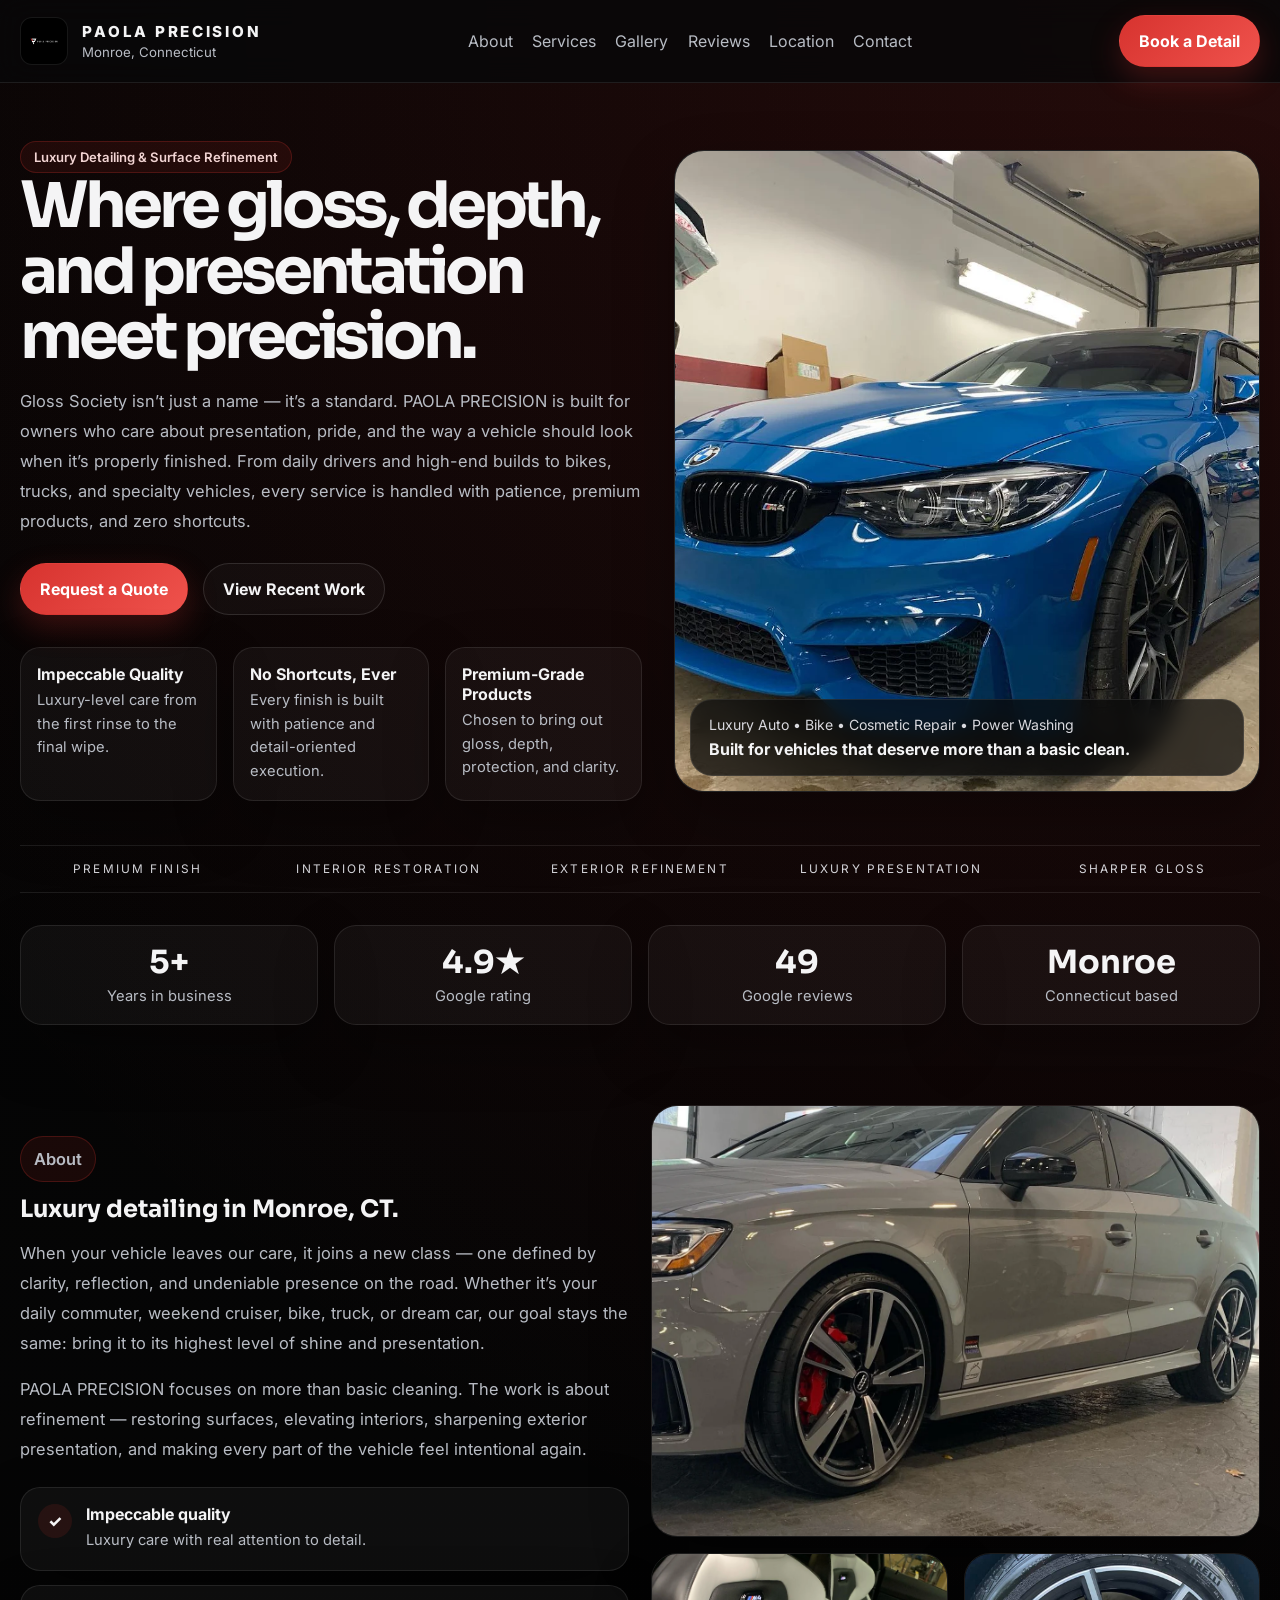
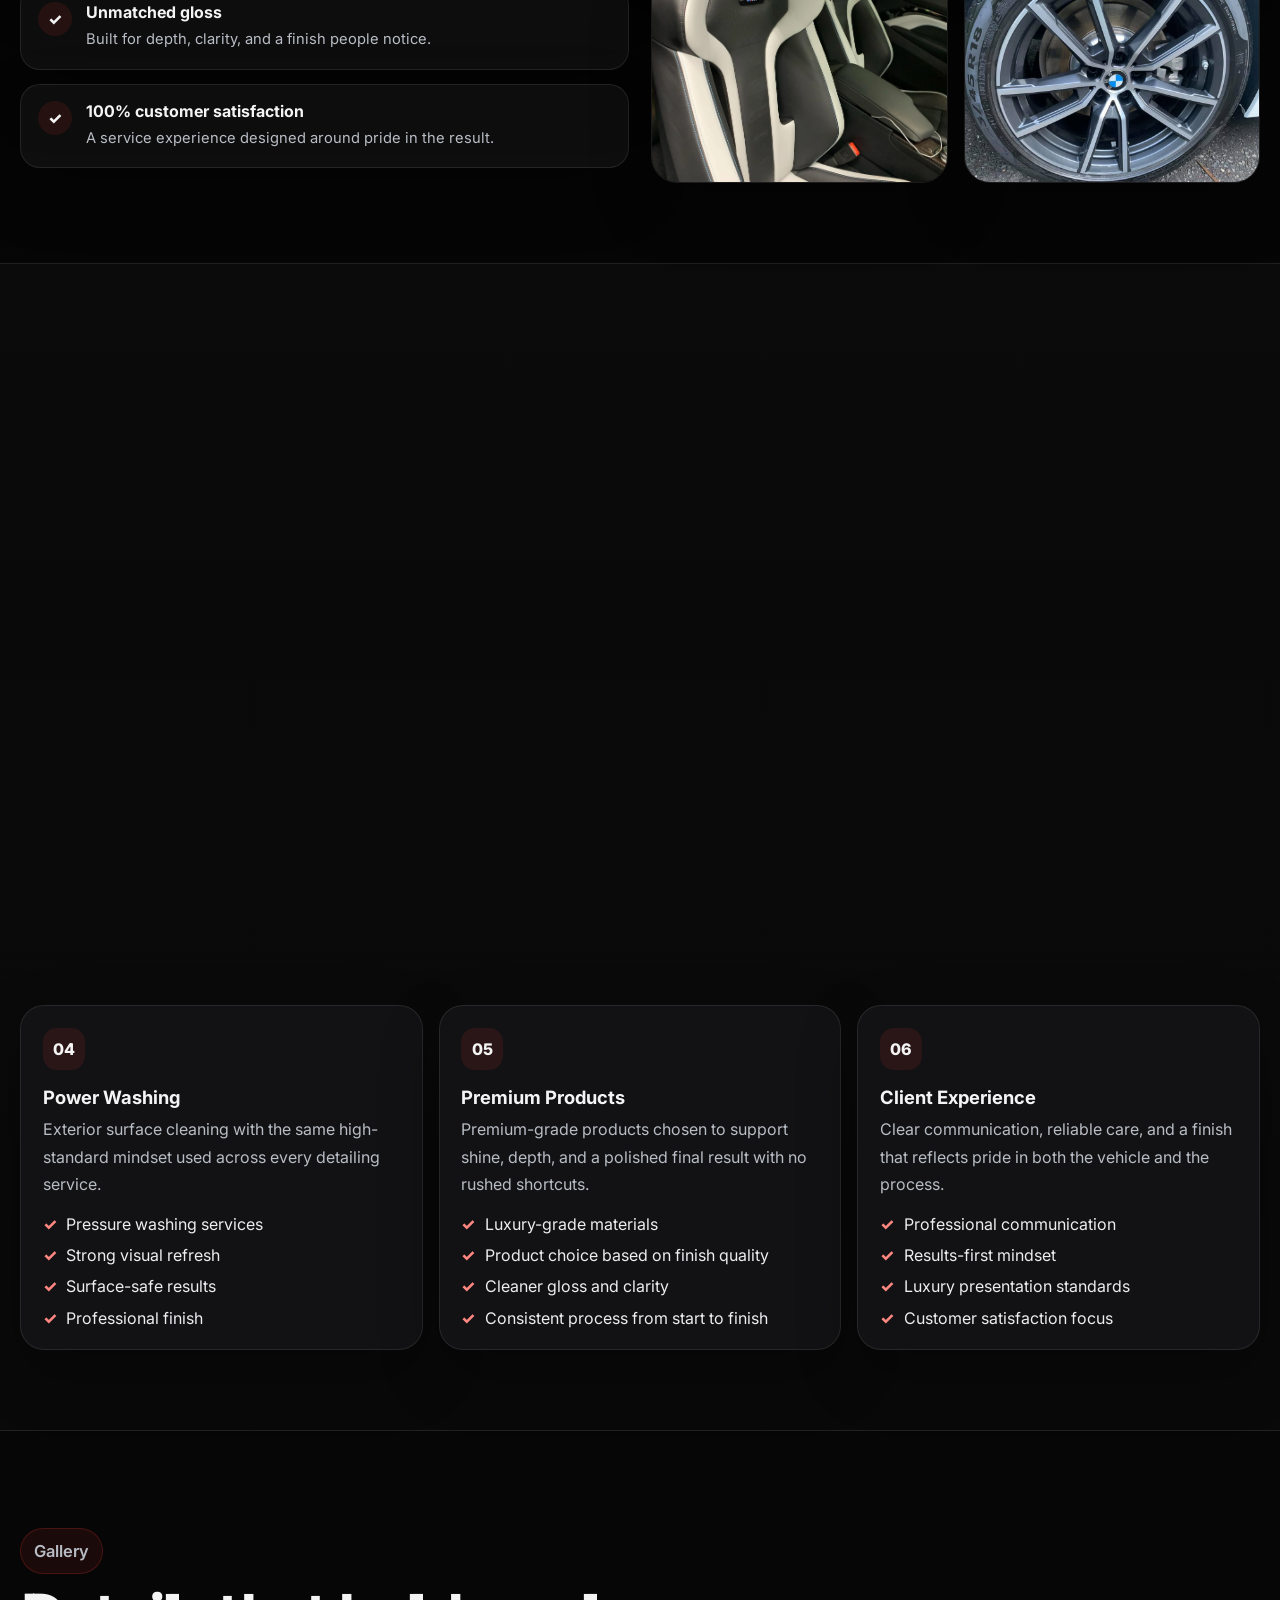
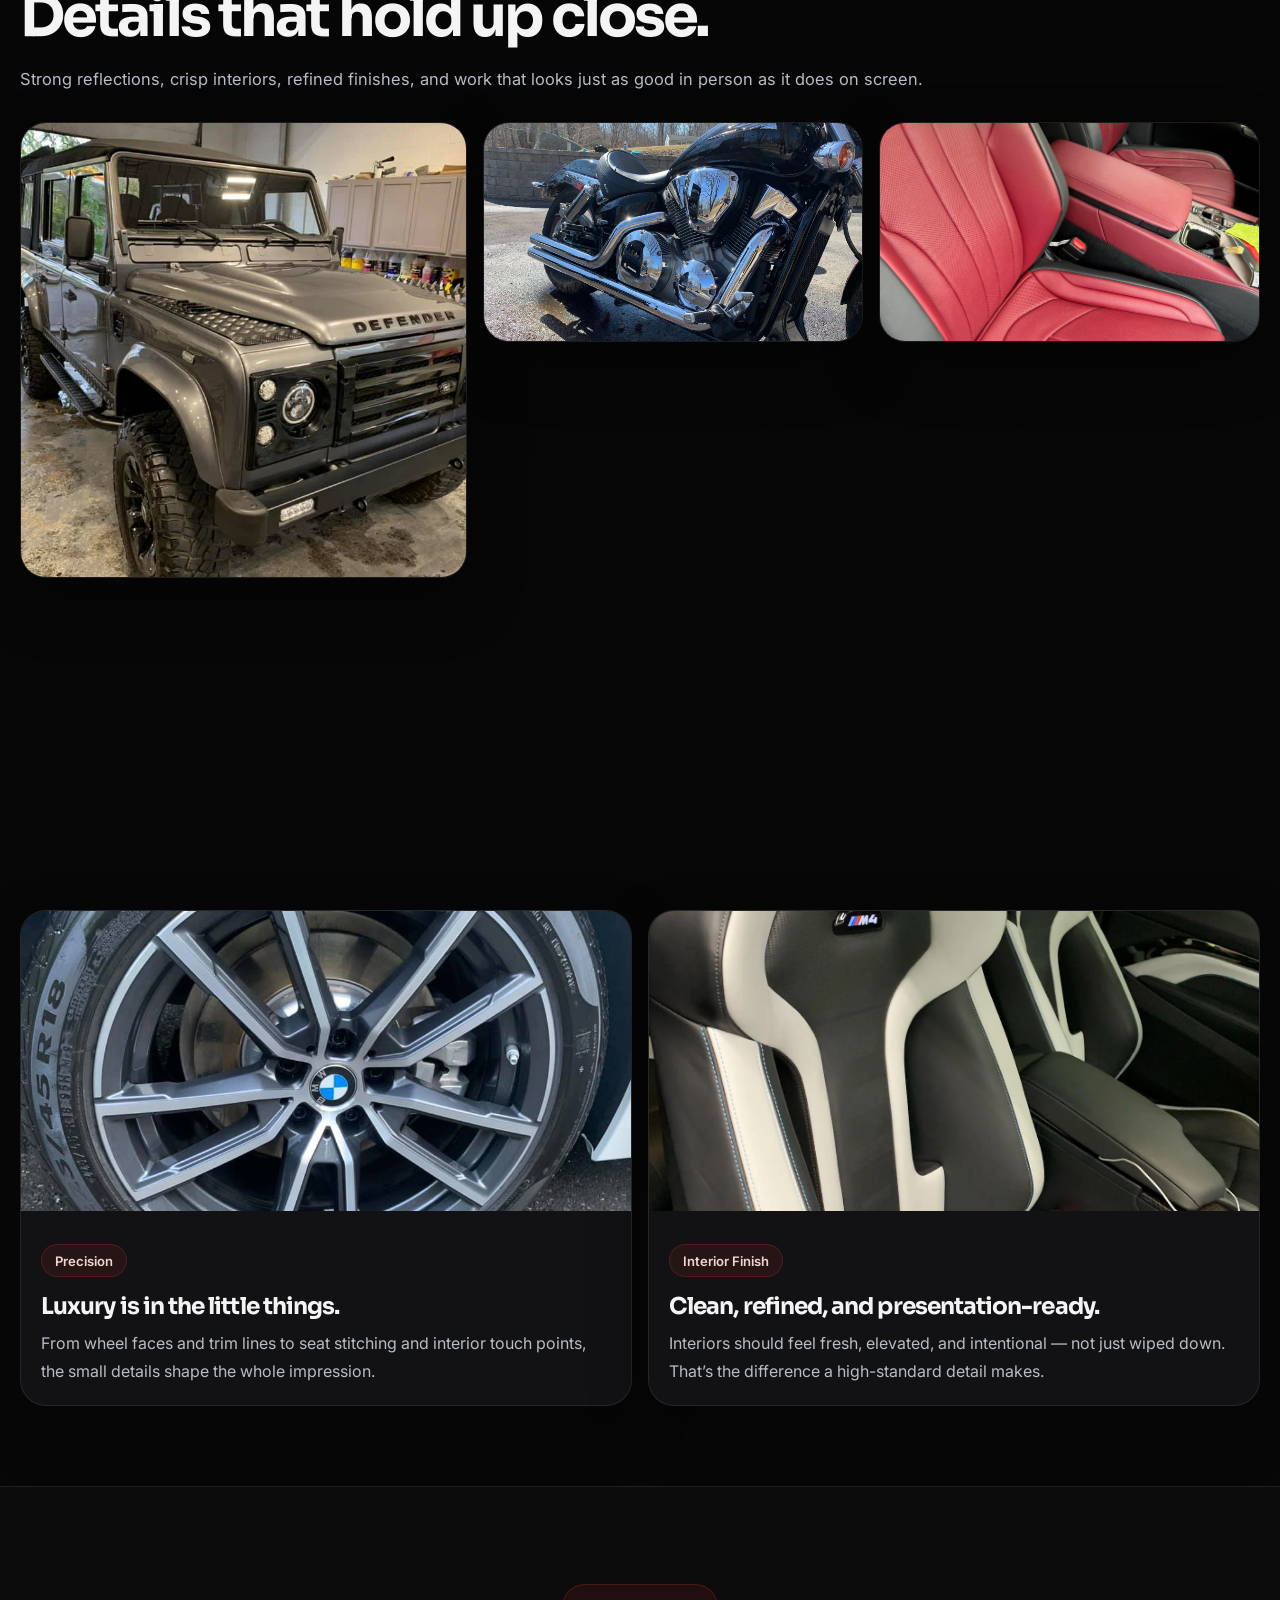
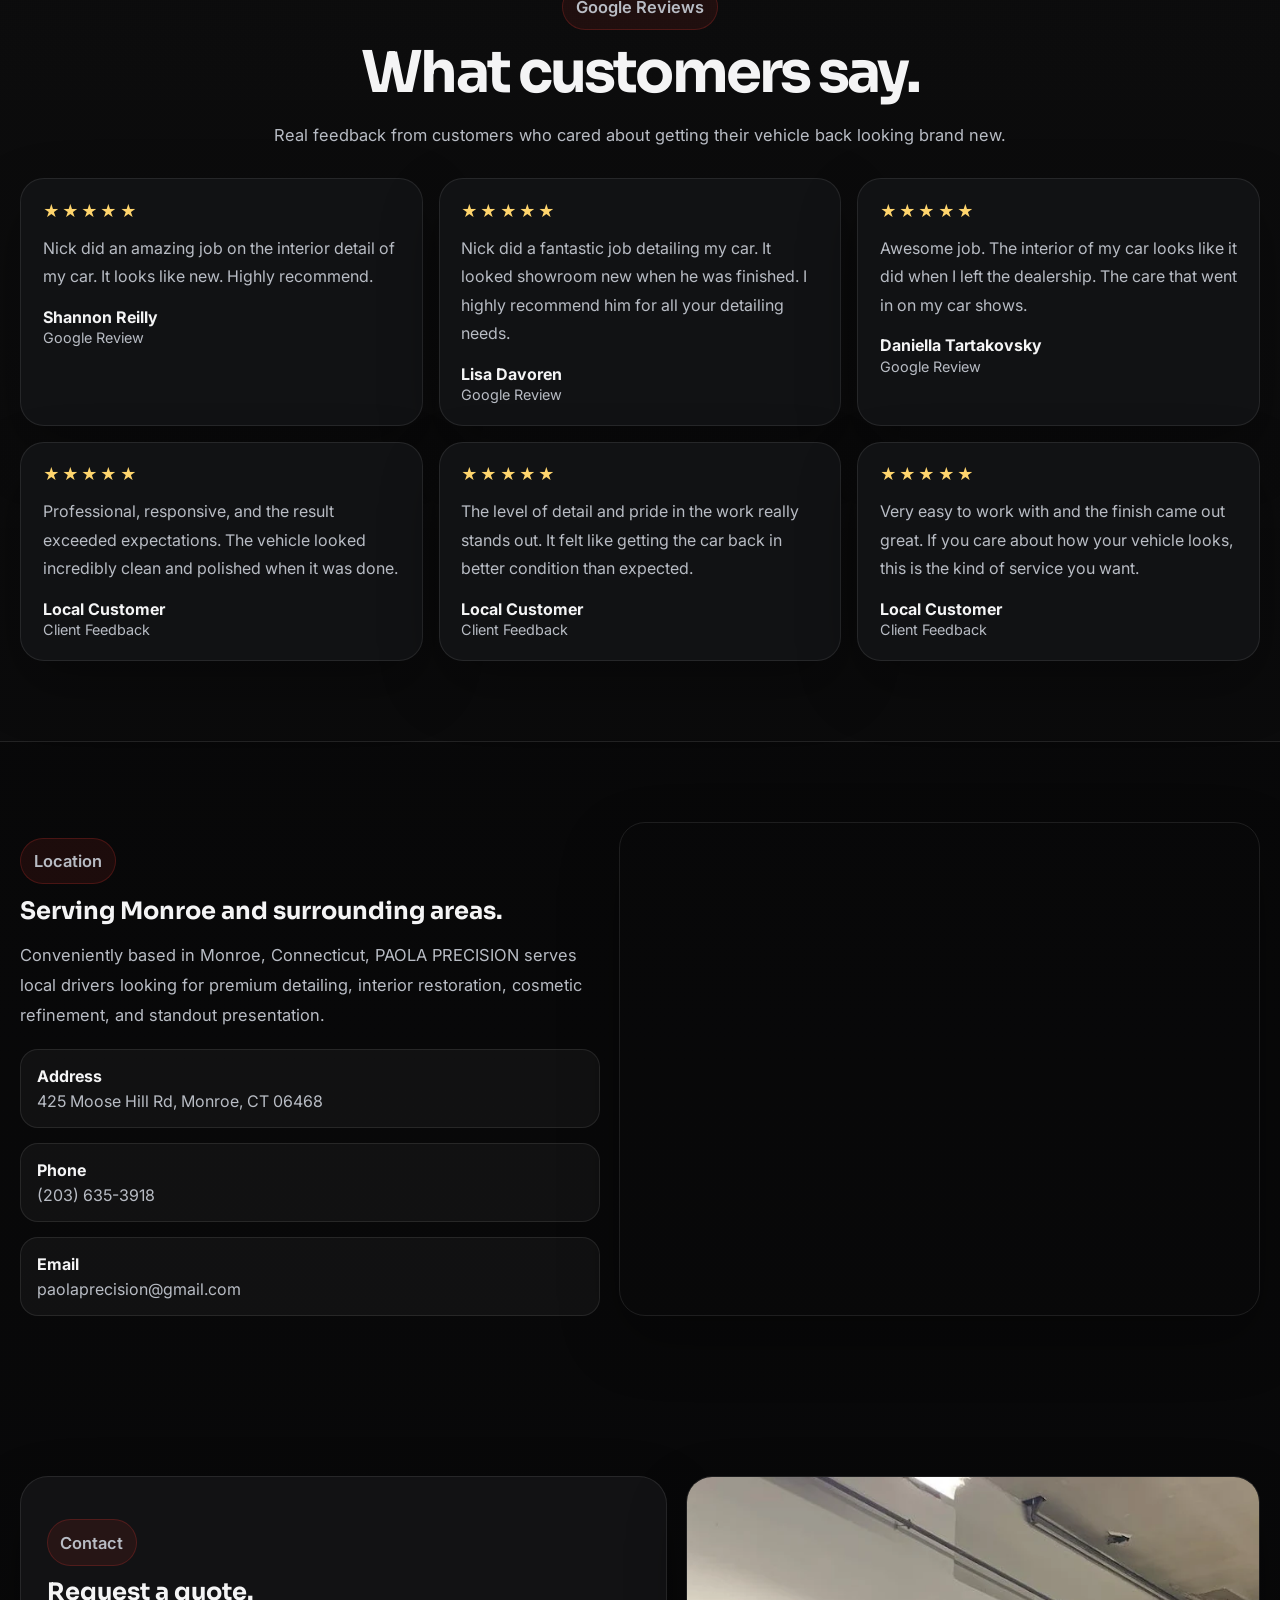
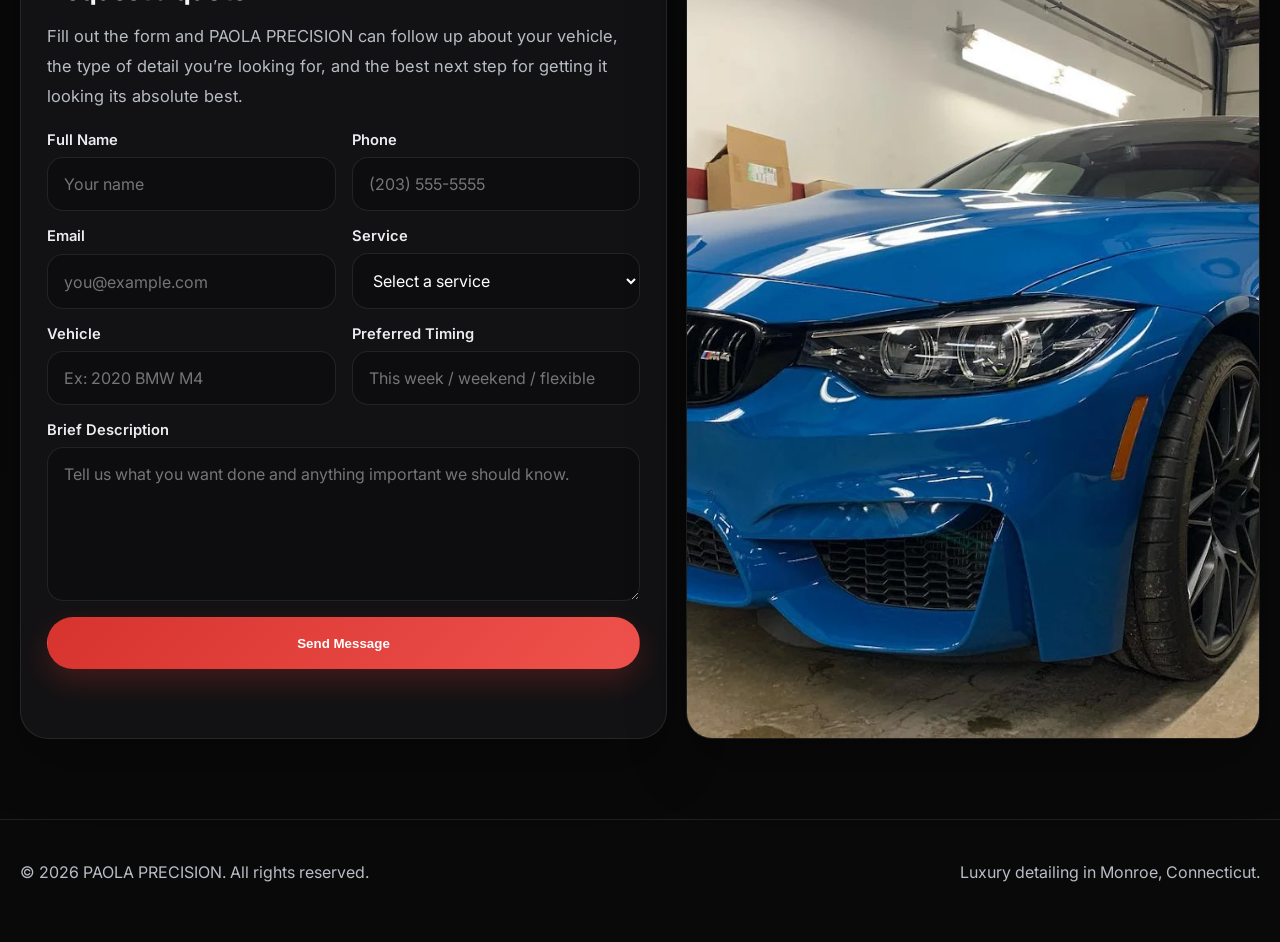
==== commit 328ea674: "Add files via upload" ====
--- a/index.html
+++ b/index.html
@@ -3,12 +3,26 @@
 <head>
   <meta charset="UTF-8" />
   <meta name="viewport" content="width=device-width, initial-scale=1.0" />
-  <title>PAOLA PRECISION | Luxury Detailing in Monroe, CT</title>
-  <meta name="description" content="PAOLA PRECISION delivers luxury auto, bike, marine detailing, cosmetic repair, and power washing services in Monroe, Connecticut." />
+  <title>PAOLA PRECISION | Luxury Car Detailing in Monroe, CT</title>
+  <meta name="description" content="Luxury car detailing, bike detailing, cosmetic repair, and power washing in Monroe, Connecticut. PAOLA PRECISION delivers premium shine, interior restoration, and meticulous presentation." />
+  <meta name="keywords" content="car detailing Monroe CT, luxury detailing Monroe, auto detailing Connecticut, bike detailing, cosmetic repair, power washing, PAOLA PRECISION" />
+  <meta name="author" content="PAOLA PRECISION" />
+  <meta name="robots" content="index, follow" />
+  <link rel="canonical" href="https://paola-precision-site.pages.dev/" />
+  <meta property="og:title" content="PAOLA PRECISION | Luxury Car Detailing in Monroe, CT" />
+  <meta property="og:description" content="Premium detailing and refinement for daily drivers, luxury builds, bikes, and more." />
+  <meta property="og:type" content="website" />
+  <meta property="og:url" content="https://paola-precision-site.pages.dev/" />
+  <meta property="og:image" content="images/bmw.webp" />
+  <meta name="twitter:card" content="summary_large_image" />
+  <meta name="twitter:title" content="PAOLA PRECISION | Luxury Car Detailing in Monroe, CT" />
+  <meta name="twitter:description" content="Premium detailing and refinement in Monroe, Connecticut." />
+  <meta name="twitter:image" content="images/bmw.webp" />
   <link rel="preconnect" href="https://fonts.googleapis.com">
   <link rel="preconnect" href="https://fonts.gstatic.com" crossorigin>
-  <link href="https://fonts.googleapis.com/css2?family=Inter:wght@400;500;600;700;800&family=Syne:wght@600;700;800&display=swap" rel="stylesheet">
+  <link href="https://fonts.googleapis.com/css2?family=Inter:wght@400;500;600;700;800&family=Sora:wght@600;700;800&display=swap" rel="stylesheet">
   <link rel="stylesheet" href="styles.css" />
+  <script type="application/ld+json">{"@context": "https://schema.org", "@type": "AutoDetailing", "name": "PAOLA PRECISION", "image": "images/bmw.webp", "url": "https://paola-precision-site.pages.dev", "telephone": "+1-203-635-3918", "email": "paolaprecision@gmail.com", "address": {"@type": "PostalAddress", "streetAddress": "425 Moose Hill Rd", "addressLocality": "Monroe", "addressRegion": "CT", "postalCode": "06468", "addressCountry": "US"}, "areaServed": ["Monroe CT", "Bridgeport CT", "Shelton CT", "Trumbull CT"], "priceRange": "$$", "sameAs": []}</script>
 </head>
 <body>
   <header class="site-header">
@@ -26,6 +40,7 @@
         <a href="#services">Services</a>
         <a href="#gallery">Gallery</a>
         <a href="#reviews">Reviews</a>
+        <a href="#location">Location</a>
         <a href="#contact">Contact</a>
       </nav>
 
@@ -68,7 +83,7 @@
 
         <div class="hero-visual reveal">
           <div class="hero-card hero-main-image">
-            <img src="images/bmw.webp" alt="Blue BMW detailed by Paola Precision" />
+            <img src="images/bmw.webp" alt="Blue BMW detailed by Paola Precision in Monroe Connecticut" />
           </div>
           <div class="floating-card">
             <span>Luxury Auto • Bike • Cosmetic Repair • Power Washing</span>
@@ -93,7 +108,7 @@
         <div class="stat-card reveal"><strong>5+</strong><span>Years in business</span></div>
         <div class="stat-card reveal"><strong>4.9★</strong><span>Google rating</span></div>
         <div class="stat-card reveal"><strong>49</strong><span>Google reviews</span></div>
-        <div class="stat-card reveal"><strong>1 Goal</strong><span>Make it look exceptional</span></div>
+        <div class="stat-card reveal"><strong>Monroe</strong><span>Connecticut based</span></div>
       </div>
     </section>
 
@@ -101,7 +116,7 @@
       <div class="container two-col">
         <div class="section-copy reveal">
           <p class="section-label">About</p>
-          <h2>The Gloss Society standard.</h2>
+          <h2>Luxury detailing in Monroe, CT.</h2>
           <p>
             When your vehicle leaves our care, it joins a new class — one defined by clarity, reflection, and undeniable
             presence on the road. Whether it’s your daily commuter, weekend cruiser, bike, truck, or dream car, our goal
@@ -120,10 +135,10 @@
         </div>
 
         <div class="stacked-images reveal">
-          <div class="stacked-main"><img src="images/audi.webp" alt="Detailed Audi" /></div>
+          <div class="stacked-main"><img src="images/audi.webp" alt="Detailed Audi by Paola Precision" /></div>
           <div class="stacked-row">
             <img src="images/seats.webp" alt="Detailed white and black interior" />
-            <img src="images/wheel.jpg" alt="Detailed BMW wheel" />
+            <img src="images/wheel.jpg" alt="Detailed BMW wheel closeup" />
           </div>
         </div>
       </div>
@@ -140,77 +155,12 @@
         </div>
 
         <div class="services-grid">
-          <article class="service-card reveal">
-            <div class="service-number">01</div>
-            <h3>Auto Detailing</h3>
-            <p>Interior and exterior detailing designed to elevate the overall appearance and feel of your vehicle.</p>
-            <ul>
-              <li>Deep interior cleaning</li>
-              <li>Exterior wash and finish enhancement</li>
-              <li>Presentation-focused detailing</li>
-              <li>Care for daily drivers and luxury vehicles</li>
-            </ul>
-          </article>
-
-          <article class="service-card reveal">
-            <div class="service-number">02</div>
-            <h3>Bike Detailing</h3>
-            <p>Targeted care for motorcycles with a focus on chrome, black trim, bodywork, and visible finish quality.</p>
-            <ul>
-              <li>Bike wash and detail</li>
-              <li>Chrome and painted surface cleanup</li>
-              <li>Show-ready presentation</li>
-              <li>Refined finish work</li>
-            </ul>
-          </article>
-
-          <article class="service-card reveal">
-            <div class="service-number">03</div>
-            <h3>Cosmetic Repair</h3>
-            <p>Appearance-focused refinement services for owners who want a cleaner, sharper, better-kept overall look.</p>
-            <ul>
-              <li>Visual cleanup and correction</li>
-              <li>Problem-area attention</li>
-              <li>Cleaner presentation</li>
-              <li>Ideal for older or used vehicles</li>
-            </ul>
-          </article>
-
-          <article class="service-card reveal">
-            <div class="service-number">04</div>
-            <h3>Power Washing</h3>
-            <p>Exterior surface cleaning with the same high-standard mindset used across every detailing service.</p>
-            <ul>
-              <li>Pressure washing services</li>
-              <li>Strong visual refresh</li>
-              <li>Surface-safe results</li>
-              <li>Professional finish</li>
-            </ul>
-          </article>
-
-          <article class="service-card reveal">
-            <div class="service-number">05</div>
-            <h3>Premium Products</h3>
-            <p>Premium-grade products chosen to support shine, depth, and a polished final result with no rushed shortcuts.</p>
-            <ul>
-              <li>Luxury-grade materials</li>
-              <li>Product choice based on finish quality</li>
-              <li>Cleaner gloss and clarity</li>
-              <li>Consistent process from start to finish</li>
-            </ul>
-          </article>
-
-          <article class="service-card reveal">
-            <div class="service-number">06</div>
-            <h3>Client Experience</h3>
-            <p>Clear communication, reliable care, and a finish that reflects pride in both the vehicle and the process.</p>
-            <ul>
-              <li>Professional communication</li>
-              <li>Results-first mindset</li>
-              <li>Luxury presentation standards</li>
-              <li>Customer satisfaction focus</li>
-            </ul>
-          </article>
+          <article class="service-card reveal"><div class="service-number">01</div><h3>Auto Detailing</h3><p>Interior and exterior detailing designed to elevate the overall appearance and feel of your vehicle.</p><ul><li>Deep interior cleaning</li><li>Exterior wash and finish enhancement</li><li>Presentation-focused detailing</li><li>Care for daily drivers and luxury vehicles</li></ul></article>
+          <article class="service-card reveal"><div class="service-number">02</div><h3>Bike Detailing</h3><p>Targeted care for motorcycles with a focus on chrome, black trim, bodywork, and visible finish quality.</p><ul><li>Bike wash and detail</li><li>Chrome and painted surface cleanup</li><li>Show-ready presentation</li><li>Refined finish work</li></ul></article>
+          <article class="service-card reveal"><div class="service-number">03</div><h3>Cosmetic Repair</h3><p>Appearance-focused refinement services for owners who want a cleaner, sharper, better-kept overall look.</p><ul><li>Visual cleanup and correction</li><li>Problem-area attention</li><li>Cleaner presentation</li><li>Ideal for older or used vehicles</li></ul></article>
+          <article class="service-card reveal"><div class="service-number">04</div><h3>Power Washing</h3><p>Exterior surface cleaning with the same high-standard mindset used across every detailing service.</p><ul><li>Pressure washing services</li><li>Strong visual refresh</li><li>Surface-safe results</li><li>Professional finish</li></ul></article>
+          <article class="service-card reveal"><div class="service-number">05</div><h3>Premium Products</h3><p>Premium-grade products chosen to support shine, depth, and a polished final result with no rushed shortcuts.</p><ul><li>Luxury-grade materials</li><li>Product choice based on finish quality</li><li>Cleaner gloss and clarity</li><li>Consistent process from start to finish</li></ul></article>
+          <article class="service-card reveal"><div class="service-number">06</div><h3>Client Experience</h3><p>Clear communication, reliable care, and a finish that reflects pride in both the vehicle and the process.</p><ul><li>Professional communication</li><li>Results-first mindset</li><li>Luxury presentation standards</li><li>Customer satisfaction focus</li></ul></article>
         </div>
       </div>
     </section>
@@ -226,11 +176,11 @@
         </div>
 
         <div class="gallery-grid">
-          <div class="gallery-item large reveal"><img src="images/defender.webp" alt="Detailed Defender" /></div>
+          <div class="gallery-item large reveal"><img src="images/defender.webp" alt="Detailed Defender SUV" /></div>
           <div class="gallery-item reveal"><img src="images/bike.jpg" alt="Detailed bike" /></div>
-          <div class="gallery-item reveal"><img src="images/seats2.jpg" alt="Red leather interior" /></div>
+          <div class="gallery-item reveal"><img src="images/seats2.jpg" alt="Red leather interior detail" /></div>
           <div class="gallery-item wide reveal"><img src="images/jeep.webp" alt="Detailed Jeep Rubicon" /></div>
-          <div class="gallery-item reveal"><img src="images/truck.jpg" alt="Detailed truck" /></div>
+          <div class="gallery-item reveal"><img src="images/truck.jpg" alt="Detailed truck exterior" /></div>
           <div class="gallery-item reveal"><img src="images/engine.jpg" alt="Cleaned engine bay" /></div>
         </div>
       </div>
@@ -267,47 +217,37 @@
         </div>
 
         <div class="reviews-grid">
-          <article class="review-card reveal">
-            <div class="stars">★★★★★</div>
-            <p>Nick did an amazing job on the interior detail of my car. It looks like new. Highly recommend.</p>
-            <strong>Shannon Reilly</strong>
-            <span>Google Review</span>
-          </article>
-
-          <article class="review-card reveal">
-            <div class="stars">★★★★★</div>
-            <p>Nick did a fantastic job detailing my car. It looked showroom new when he was finished. I highly recommend him for all your detailing needs.</p>
-            <strong>Lisa Davoren</strong>
-            <span>Google Review</span>
-          </article>
-
-          <article class="review-card reveal">
-            <div class="stars">★★★★★</div>
-            <p>Awesome job. The interior of my car looks like it did when I left the dealership. The care that went in on my car shows.</p>
-            <strong>Daniella Tartakovsky</strong>
-            <span>Google Review</span>
-          </article>
-
-          <article class="review-card reveal">
-            <div class="stars">★★★★★</div>
-            <p>Professional, responsive, and the result exceeded expectations. The vehicle looked incredibly clean and polished when it was done.</p>
-            <strong>Local Customer</strong>
-            <span>Client Feedback</span>
-          </article>
-
-          <article class="review-card reveal">
-            <div class="stars">★★★★★</div>
-            <p>The level of detail and pride in the work really stands out. It felt like getting the car back in better condition than expected.</p>
-            <strong>Local Customer</strong>
-            <span>Client Feedback</span>
-          </article>
-
-          <article class="review-card reveal">
-            <div class="stars">★★★★★</div>
-            <p>Very easy to work with and the finish came out great. If you care about how your vehicle looks, this is the kind of service you want.</p>
-            <strong>Local Customer</strong>
-            <span>Client Feedback</span>
-          </article>
+          <article class="review-card reveal"><div class="stars">★★★★★</div><p>Nick did an amazing job on the interior detail of my car. It looks like new. Highly recommend.</p><strong>Shannon Reilly</strong><span>Google Review</span></article>
+          <article class="review-card reveal"><div class="stars">★★★★★</div><p>Nick did a fantastic job detailing my car. It looked showroom new when he was finished. I highly recommend him for all your detailing needs.</p><strong>Lisa Davoren</strong><span>Google Review</span></article>
+          <article class="review-card reveal"><div class="stars">★★★★★</div><p>Awesome job. The interior of my car looks like it did when I left the dealership. The care that went in on my car shows.</p><strong>Daniella Tartakovsky</strong><span>Google Review</span></article>
+          <article class="review-card reveal"><div class="stars">★★★★★</div><p>Professional, responsive, and the result exceeded expectations. The vehicle looked incredibly clean and polished when it was done.</p><strong>Local Customer</strong><span>Client Feedback</span></article>
+          <article class="review-card reveal"><div class="stars">★★★★★</div><p>The level of detail and pride in the work really stands out. It felt like getting the car back in better condition than expected.</p><strong>Local Customer</strong><span>Client Feedback</span></article>
+          <article class="review-card reveal"><div class="stars">★★★★★</div><p>Very easy to work with and the finish came out great. If you care about how your vehicle looks, this is the kind of service you want.</p><strong>Local Customer</strong><span>Client Feedback</span></article>
+        </div>
+      </div>
+    </section>
+
+    <section class="section" id="location">
+      <div class="container location-grid">
+        <div class="location-copy reveal">
+          <p class="section-label">Location</p>
+          <h2>Serving Monroe and surrounding areas.</h2>
+          <p>
+            Conveniently based in Monroe, Connecticut, PAOLA PRECISION serves local drivers looking for premium detailing,
+            interior restoration, cosmetic refinement, and standout presentation.
+          </p>
+          <div class="contact-list-mini">
+            <div><strong>Address</strong><span>425 Moose Hill Rd, Monroe, CT 06468</span></div>
+            <div><strong>Phone</strong><span>(203) 635-3918</span></div>
+            <div><strong>Email</strong><span>paolaprecision@gmail.com</span></div>
+          </div>
+        </div>
+        <div class="map-wrap reveal">
+          <iframe
+            title="PAOLA PRECISION location map"
+            src="https://www.google.com/maps?q=425%20Moose%20Hill%20Rd%2C%20Monroe%2C%20CT%2006468&z=14&output=embed"
+            loading="lazy"
+            referrerpolicy="no-referrer-when-downgrade"></iframe>
         </div>
       </div>
     </section>
@@ -324,52 +264,20 @@
 
           <form class="quote-form" id="quoteForm" action="https://formspree.io/f/xdawvbzy" method="POST">
             <div class="form-row">
-              <div class="field">
-                <label for="name">Full Name</label>
-                <input id="name" name="name" type="text" placeholder="Your name" required>
-              </div>
-              <div class="field">
-                <label for="phone">Phone</label>
-                <input id="phone" name="phone" type="tel" placeholder="(203) 555-5555">
-              </div>
-            </div>
-
+              <div class="field"><label for="name">Full Name</label><input id="name" name="name" type="text" placeholder="Your name" required></div>
+              <div class="field"><label for="phone">Phone</label><input id="phone" name="phone" type="tel" placeholder="(203) 555-5555"></div>
+            </div>
             <div class="form-row">
-              <div class="field">
-                <label for="email">Email</label>
-                <input id="email" name="email" type="email" placeholder="you@example.com" required>
-              </div>
-              <div class="field">
-                <label for="service">Service</label>
-                <select id="service" name="service" required>
-                  <option value="">Select a service</option>
-                  <option>Auto Detailing</option>
-                  <option>Bike Detailing</option>
-                  <option>Cosmetic Repair</option>
-                  <option>Power Washing</option>
-                  <option>Not Sure Yet</option>
-                </select>
-              </div>
-            </div>
-
+              <div class="field"><label for="email">Email</label><input id="email" name="email" type="email" placeholder="you@example.com" required></div>
+              <div class="field"><label for="service">Service</label><select id="service" name="service" required><option value="">Select a service</option><option>Auto Detailing</option><option>Bike Detailing</option><option>Cosmetic Repair</option><option>Power Washing</option><option>Not Sure Yet</option></select></div>
+            </div>
             <div class="form-row">
-              <div class="field">
-                <label for="vehicle">Vehicle</label>
-                <input id="vehicle" name="vehicle" type="text" placeholder="Ex: 2020 BMW M4">
-              </div>
-              <div class="field">
-                <label for="timing">Preferred Timing</label>
-                <input id="timing" name="timing" type="text" placeholder="This week / weekend / flexible">
-              </div>
-            </div>
-
-            <div class="field">
-              <label for="message">Brief Description</label>
-              <textarea id="message" name="message" rows="6" placeholder="Tell us what you want done and anything important we should know." required></textarea>
-            </div>
+              <div class="field"><label for="vehicle">Vehicle</label><input id="vehicle" name="vehicle" type="text" placeholder="Ex: 2020 BMW M4"></div>
+              <div class="field"><label for="timing">Preferred Timing</label><input id="timing" name="timing" type="text" placeholder="This week / weekend / flexible"></div>
+            </div>
+            <div class="field"><label for="message">Brief Description</label><textarea id="message" name="message" rows="6" placeholder="Tell us what you want done and anything important we should know." required></textarea></div>
 
             <input type="hidden" name="_subject" value="New PAOLA PRECISION message">
-
             <button class="button button-primary" type="submit" id="submitBtn">Send Message</button>
             <p class="form-status" id="formStatus" aria-live="polite"></p>
           </form>
--- a/styles.css
+++ b/styles.css
@@ -1,186 +1,79 @@
+
 *{box-sizing:border-box}
 html{scroll-behavior:smooth}
-body{
-  margin:0;
-  font-family:'Inter',sans-serif;
-  background:
-    radial-gradient(circle at top right, rgba(215,51,47,.16), transparent 22%),
-    linear-gradient(180deg, #040404 0%, #09090a 100%);
-  color:#f4f4f5;
-  overflow-x:hidden;
-}
+body{margin:0;font-family:'Inter',sans-serif;background:radial-gradient(circle at top right, rgba(215,51,47,.16), transparent 22%),linear-gradient(180deg,#040404 0%,#09090a 100%);color:#f4f4f5;overflow-x:hidden}
 img{max-width:100%;display:block}
 a{text-decoration:none;color:inherit}
-:root{
-  --red:#d7332f;
-  --red-soft:rgba(215,51,47,.12);
-  --text:#f4f4f5;
-  --muted:#b8bcc4;
-  --panel:rgba(255,255,255,.04);
-  --panel-strong:#121214;
-  --line:rgba(255,255,255,.09);
-  --radius:24px;
-  --shadow:0 24px 60px rgba(0,0,0,.30);
-  --container:min(1240px, calc(100% - 2rem));
-}
+:root{--red:#d7332f;--red-soft:rgba(215,51,47,.12);--text:#f4f4f5;--muted:#b8bcc4;--panel:rgba(255,255,255,.04);--panel-strong:#121214;--line:rgba(255,255,255,.09);--radius:24px;--shadow:0 24px 60px rgba(0,0,0,.30);--container:min(1240px, calc(100% - 2rem))}
 .container{width:var(--container);margin:0 auto}
-.site-header{
-  position:sticky;top:0;z-index:99;
-  backdrop-filter:blur(14px);
-  background:rgba(8,8,9,.82);
-  border-bottom:1px solid var(--line);
-}
-.nav{
-  display:flex;align-items:center;justify-content:space-between;
-  gap:1rem;padding:1rem 0;
-}
+.site-header{position:sticky;top:0;z-index:99;backdrop-filter:blur(14px);background:rgba(8,8,9,.82);border-bottom:1px solid var(--line);transition:padding .2s ease, background .2s ease}
+.site-header.scrolled{background:rgba(8,8,9,.92)}
+.nav{display:flex;align-items:center;justify-content:space-between;gap:1rem;padding:.95rem 0}
 .brand{display:flex;align-items:center;gap:.9rem;min-width:0}
-.brand img{
-  width:48px;height:48px;object-fit:contain;border-radius:12px;
-  background:#000;padding:5px;border:1px solid var(--line)
-}
+.brand img{width:48px;height:48px;object-fit:contain;border-radius:12px;background:#000;padding:5px;border:1px solid var(--line)}
 .brand strong{display:block;font-size:.95rem;letter-spacing:.18em;font-weight:800}
 .brand span{color:var(--muted);font-size:.83rem}
 .desktop-nav{display:flex;align-items:center;gap:1.2rem;color:var(--muted)}
 .desktop-nav a{position:relative}
-.desktop-nav a::after{
-  content:"";position:absolute;left:0;bottom:-6px;width:0;height:2px;
-  background:var(--red);transition:width .2s ease;
-}
+.desktop-nav a::after{content:"";position:absolute;left:0;bottom:-6px;width:0;height:2px;background:var(--red);transition:width .2s ease}
 .desktop-nav a:hover{color:#fff}
 .desktop-nav a:hover::after{width:100%}
-.button{
-  display:inline-flex;align-items:center;justify-content:center;
-  min-height:52px;padding:0 1.2rem;border-radius:999px;font-weight:700;
-  transition:.25s ease; border:1px solid transparent; cursor:pointer;
-}
+.button{display:inline-flex;align-items:center;justify-content:center;min-height:52px;padding:0 1.2rem;border-radius:999px;font-weight:700;transition:.25s ease;border:1px solid transparent;cursor:pointer}
 .button:hover{transform:translateY(-2px)}
-.button-primary{
-  background:linear-gradient(135deg, var(--red), #ef524c);
-  box-shadow:0 12px 30px rgba(215,51,47,.25); color:#fff;
-}
-.button-secondary{
-  border-color:rgba(255,255,255,.12);
-  background:rgba(255,255,255,.03)
-}
+.button-primary{background:linear-gradient(135deg,var(--red),#ef524c);box-shadow:0 12px 30px rgba(215,51,47,.25);color:#fff}
+.button-secondary{border-color:rgba(255,255,255,.12);background:rgba(255,255,255,.03)}
 .hero{padding:3.6rem 0 2.8rem}
-.hero-grid{
-  display:grid;grid-template-columns:1.03fr .97fr;gap:2rem;align-items:center
-}
-.eyebrow,.section-label{
-  display:inline-flex;align-items:center;gap:.5rem;
-  color:#f2d4d3;background:rgba(215,51,47,.10);
-  border:1px solid rgba(215,51,47,.24);
-  border-radius:999px;padding:.45rem .8rem;font-size:.82rem;font-weight:600
-}
+.hero-grid{display:grid;grid-template-columns:1.03fr .97fr;gap:2rem;align-items:center}
+.eyebrow,.section-label{display:inline-flex;align-items:center;gap:.5rem;color:#f2d4d3;background:rgba(215,51,47,.10);border:1px solid rgba(215,51,47,.24);border-radius:999px;padding:.45rem .8rem;font-size:.82rem;font-weight:600}
 .section-label{margin-bottom:.9rem}
-.hero h1,.section-heading h2,.section-copy h2,.contact-panel h2{
-  margin:0;font-family:'Syne',sans-serif;line-height:.96;
-}
-.hero h1{
-  font-size:clamp(2.6rem, 5.2vw, 4.9rem);
-  letter-spacing:-.055em;
-  max-width:650px;
-  text-wrap:balance;
-}
-.lead, .section-copy p, .section-heading p, .contact-panel p{
-  color:var(--muted);line-height:1.82;font-size:1.03rem
-}
+.hero h1,.section-heading h2,.section-copy h2,.contact-panel h2,.location-copy h2{margin:0;font-family:'Sora',sans-serif;line-height:1.02}
+.hero h1{font-size:clamp(2.55rem,5vw,4.8rem);letter-spacing:-.065em;max-width:670px;text-wrap:balance}
+.lead,.section-copy p,.section-heading p,.contact-panel p,.location-copy p{color:var(--muted);line-height:1.82;font-size:1.03rem}
 .hero-actions{display:flex;flex-wrap:wrap;gap:.9rem;margin-top:1.7rem}
-.hero-points{
-  display:grid;grid-template-columns:repeat(3,1fr);gap:1rem;margin-top:2rem
-}
-.hero-point{
-  padding:1rem;border-radius:20px;background:var(--panel);
-  border:1px solid var(--line);box-shadow:var(--shadow)
-}
+.hero-points{display:grid;grid-template-columns:repeat(3,1fr);gap:1rem;margin-top:2rem}
+.hero-point{padding:1rem;border-radius:20px;background:var(--panel);border:1px solid var(--line);box-shadow:var(--shadow)}
 .hero-point strong{display:block;margin-bottom:.35rem}
 .hero-point span{color:var(--muted);font-size:.92rem;line-height:1.6}
 .hero-visual{position:relative}
-.hero-card{
-  overflow:hidden;border-radius:30px;border:1px solid var(--line);
-  box-shadow:var(--shadow);background:#0d0d0e
-}
-.hero-main-image img{
-  width:100%;height:640px;object-fit:cover;
-  object-position:center center;
-  transform:scale(1.01);
-}
-.floating-card{
-  position:absolute;left:1rem;right:1rem;bottom:1rem;
-  background:rgba(10,10,10,.72);border:1px solid var(--line);
-  border-radius:22px;padding:1rem 1.1rem;backdrop-filter:blur(10px)
-}
+.hero-card{overflow:hidden;border-radius:30px;border:1px solid var(--line);box-shadow:var(--shadow);background:#0d0d0e}
+.hero-main-image img{width:100%;height:640px;object-fit:cover;object-position:center center;transform:scale(1.01)}
+.floating-card{position:absolute;left:1rem;right:1rem;bottom:1rem;background:rgba(10,10,10,.72);border:1px solid var(--line);border-radius:22px;padding:1rem 1.1rem;backdrop-filter:blur(10px)}
 .floating-card span{display:block;color:#d9d9de;font-size:.88rem;margin-bottom:.35rem}
 .floating-card strong{display:block;font-size:1rem}
 .logo-strip{padding:0 0 1rem}
-.logo-strip-inner{
-  display:grid;grid-template-columns:repeat(5,1fr);gap:1rem;
-  padding:1rem 0;border-top:1px solid var(--line);border-bottom:1px solid var(--line)
-}
-.logo-strip-inner span{
-  color:#d7d7dc;text-transform:uppercase;letter-spacing:.18em;
-  font-size:.74rem;text-align:center
-}
+.logo-strip-inner{display:grid;grid-template-columns:repeat(5,1fr);gap:1rem;padding:1rem 0;border-top:1px solid var(--line);border-bottom:1px solid var(--line)}
+.logo-strip-inner span{color:#d7d7dc;text-transform:uppercase;letter-spacing:.18em;font-size:.74rem;text-align:center}
 .stats-band{padding:1rem 0 0}
 .stats-grid{display:grid;grid-template-columns:repeat(4,1fr);gap:1rem}
-.stat-card{
-  padding:1.2rem;border-radius:22px;background:var(--panel);
-  border:1px solid var(--line);box-shadow:var(--shadow); text-align:center;
-}
-.stat-card strong{
-  display:block;font-family:'Syne',sans-serif;font-size:2rem;line-height:1;margin-bottom:.45rem
-}
+.stat-card{padding:1.2rem;border-radius:22px;background:var(--panel);border:1px solid var(--line);box-shadow:var(--shadow);text-align:center}
+.stat-card strong{display:block;font-family:'Sora',sans-serif;font-size:2rem;line-height:1;margin-bottom:.45rem}
 .stat-card span{color:var(--muted);font-size:.92rem}
 .section{padding:5rem 0}
 .two-col{display:grid;grid-template-columns:1fr 1fr;gap:1.4rem;align-items:center}
 .promise-grid{display:grid;gap:.9rem;margin-top:1.4rem}
-.promise-card{
-  display:flex;gap:.9rem;align-items:flex-start;
-  padding:1rem 1.05rem;border-radius:20px;background:var(--panel);
-  border:1px solid var(--line);box-shadow:var(--shadow)
-}
-.promise-card span{
-  width:34px;height:34px;border-radius:50%;background:var(--red-soft);
-  display:inline-flex;align-items:center;justify-content:center;font-weight:800;flex:0 0 auto
-}
+.promise-card{display:flex;gap:.9rem;align-items:flex-start;padding:1rem 1.05rem;border-radius:20px;background:var(--panel);border:1px solid var(--line);box-shadow:var(--shadow)}
+.promise-card span{width:34px;height:34px;border-radius:50%;background:var(--red-soft);display:inline-flex;align-items:center;justify-content:center;font-weight:800;flex:0 0 auto}
 .promise-card strong{display:block;margin-bottom:.22rem}
 .promise-card p{margin:0;color:var(--muted);font-size:.92rem}
 .stacked-images{display:grid;gap:1rem}
-.stacked-main,.stacked-row img,.contact-visual,.showcase-card,.gallery-item{
-  overflow:hidden;border-radius:26px;border:1px solid var(--line);box-shadow:var(--shadow)
-}
+.stacked-main,.stacked-row img,.contact-visual,.showcase-card,.gallery-item,.map-wrap{overflow:hidden;border-radius:26px;border:1px solid var(--line);box-shadow:var(--shadow)}
 .stacked-main img{width:100%;height:430px;object-fit:cover;object-position:center center}
 .stacked-row{display:grid;grid-template-columns:1fr 1fr;gap:1rem}
 .stacked-row img{height:230px;object-fit:cover;object-position:center center}
-.dark-section{
-  background:linear-gradient(180deg, rgba(255,255,255,.02), rgba(255,255,255,.01));
-  border-top:1px solid var(--line);border-bottom:1px solid var(--line)
-}
+.dark-section{background:linear-gradient(180deg, rgba(255,255,255,.02), rgba(255,255,255,.01));border-top:1px solid var(--line);border-bottom:1px solid var(--line)}
 .section-heading{margin-bottom:1.8rem}
 .section-heading.center{text-align:center;max-width:820px;margin:0 auto 1.8rem}
-.section-heading h2{font-size:clamp(2rem,4.8vw,3.6rem);letter-spacing:-.04em}
-.services-grid{
-  display:grid;grid-template-columns:repeat(3,1fr);gap:1rem
-}
-.service-card{
-  padding:1.35rem;border-radius:24px;background:var(--panel-strong);
-  border:1px solid var(--line);box-shadow:var(--shadow); transition:transform .25s ease, border-color .25s ease;
-}
+.section-heading h2{font-size:clamp(2rem,4.8vw,3.6rem);letter-spacing:-.05em}
+.services-grid{display:grid;grid-template-columns:repeat(3,1fr);gap:1rem}
+.service-card{padding:1.35rem;border-radius:24px;background:var(--panel-strong);border:1px solid var(--line);box-shadow:var(--shadow);transition:transform .25s ease,border-color .25s ease}
 .service-card:hover{transform:translateY(-6px);border-color:rgba(215,51,47,.38)}
-.service-number{
-  width:42px;height:42px;border-radius:14px;background:var(--red-soft);
-  display:inline-flex;align-items:center;justify-content:center;font-weight:800;margin-bottom:1rem
-}
+.service-number{width:42px;height:42px;border-radius:14px;background:var(--red-soft);display:inline-flex;align-items:center;justify-content:center;font-weight:800;margin-bottom:1rem}
 .service-card h3{margin:0 0 .55rem;font-size:1.15rem}
 .service-card p{margin:0;color:var(--muted);line-height:1.7}
 .service-card ul{list-style:none;padding:0;margin:1rem 0 0;display:grid;gap:.7rem}
 .service-card li{display:flex;gap:.6rem;align-items:flex-start;color:#ededf0}
 .service-card li::before{content:'✓';color:#ff8781;font-weight:800}
-.gallery-grid{
-  display:grid;grid-template-columns:1.08fr .92fr .92fr;
-  grid-auto-rows:220px;gap:1rem
-}
+.gallery-grid{display:grid;grid-template-columns:1.08fr .92fr .92fr;grid-auto-rows:220px;gap:1rem}
 .gallery-item img{width:100%;height:100%;object-fit:cover;object-position:center center;transition:transform .45s ease}
 .gallery-item:hover img,.showcase-card:hover img,.contact-visual:hover img{transform:scale(1.05)}
 .gallery-item.large{grid-row:span 2}
@@ -190,84 +83,37 @@
 .showcase-card{background:var(--panel-strong)}
 .showcase-card img{width:100%;height:300px;object-fit:cover;object-position:center center;transition:transform .45s ease}
 .showcase-content{padding:1.25rem}
-.showcase-content h3{margin:0 0 .5rem;font-size:1.45rem;font-family:'Syne',sans-serif;letter-spacing:-.03em}
+.showcase-content h3{margin:0 0 .5rem;font-size:1.45rem;font-family:'Sora',sans-serif;letter-spacing:-.04em}
 .showcase-content p:last-child{margin:0;color:var(--muted);line-height:1.75}
 .reviews-grid{display:grid;grid-template-columns:repeat(3,1fr);gap:1rem}
-.review-card{
-  padding:1.35rem;border-radius:24px;background:#111214;
-  border:1px solid var(--line);box-shadow:var(--shadow); transition:transform .25s ease;
-}
+.review-card{padding:1.35rem;border-radius:24px;background:#111214;border:1px solid var(--line);box-shadow:var(--shadow);transition:transform .25s ease}
 .review-card:hover{transform:translateY(-4px)}
 .stars{color:#ffd56d;letter-spacing:.14em;margin-bottom:.8rem}
 .review-card p{margin:0;color:var(--muted);line-height:1.78}
 .review-card strong{display:block;margin-top:1rem}
 .review-card span{display:block;color:var(--muted);font-size:.9rem;margin-top:.15rem}
+.location-grid{display:grid;grid-template-columns:.95fr 1.05fr;gap:1.2rem;align-items:stretch}
+.contact-list-mini{display:grid;gap:.9rem;margin-top:1.2rem}
+.contact-list-mini div{padding:1rem;border-radius:18px;background:var(--panel);border:1px solid var(--line)}
+.contact-list-mini strong{display:block;margin-bottom:.35rem}
+.contact-list-mini span{color:var(--muted)}
+.map-wrap iframe{width:100%;height:100%;min-height:420px;border:0;display:block;filter:grayscale(.15) contrast(1.05)}
 .contact-grid{display:grid;grid-template-columns:1.06fr .94fr;gap:1.2rem;align-items:stretch}
-.contact-panel{
-  padding:1.6rem;border-radius:28px;background:var(--panel-strong);
-  border:1px solid var(--line);box-shadow:var(--shadow)
-}
+.contact-panel{padding:1.6rem;border-radius:28px;background:var(--panel-strong);border:1px solid var(--line);box-shadow:var(--shadow)}
 .contact-visual img{width:100%;height:100%;min-height:680px;object-fit:cover;object-position:center center;transition:transform .45s ease}
 .quote-form{display:grid;gap:1rem;margin-top:1.25rem}
 .form-row{display:grid;grid-template-columns:1fr 1fr;gap:1rem}
 .field{display:grid;gap:.5rem}
 .field label{font-size:.92rem;font-weight:600;color:#ececf0}
-.field input,.field select,.field textarea{
-  width:100%;border-radius:16px;border:1px solid var(--line);
-  background:#0d0d0f;color:#fff;padding:1rem 1rem;font:inherit;outline:none;
-  transition:border-color .2s ease, box-shadow .2s ease, transform .2s ease;
-}
-.field input:focus,.field select:focus,.field textarea:focus{
-  border-color:rgba(215,51,47,.6);
-  box-shadow:0 0 0 4px rgba(215,51,47,.12);
-}
+.field input,.field select,.field textarea{width:100%;border-radius:16px;border:1px solid var(--line);background:#0d0d0f;color:#fff;padding:1rem 1rem;font:inherit;outline:none;transition:border-color .2s ease, box-shadow .2s ease, transform .2s ease}
+.field input:focus,.field select:focus,.field textarea:focus{border-color:rgba(215,51,47,.6);box-shadow:0 0 0 4px rgba(215,51,47,.12)}
 .form-status{margin:.2rem 0 0;color:#cdd0d6;min-height:1.5rem}
 .form-status.success{color:#b7efc5}
 .form-status.error{color:#ff9b96}
-.site-footer{
-  padding:1.6rem 0 2.8rem;border-top:1px solid var(--line);color:var(--muted)
-}
+.site-footer{padding:1.6rem 0 2.8rem;border-top:1px solid var(--line);color:var(--muted)}
 .footer-inner{display:flex;justify-content:space-between;gap:1rem;flex-wrap:wrap}
-.reveal{
-  opacity:0;
-  transform:translateY(26px);
-  transition:opacity .7s ease, transform .7s ease;
-}
-.reveal.visible{
-  opacity:1;
-  transform:translateY(0);
-}
-@media (prefers-reduced-motion: reduce){
-  .reveal{opacity:1;transform:none;transition:none}
-  .button,.service-card,.review-card,.gallery-item img,.showcase-card img,.contact-visual img{transition:none}
-}
-@media (max-width:1100px){
-  .hero-grid,.two-col,.contact-grid,.services-grid,.reviews-grid,.showcase-grid{
-    grid-template-columns:1fr 1fr
-  }
-  .gallery-grid{grid-template-columns:1fr 1fr}
-  .gallery-item.wide{grid-column:span 2}
-  .hero-points{grid-template-columns:1fr}
-  .logo-strip-inner{grid-template-columns:1fr 1fr 1fr}
-  .stats-grid{grid-template-columns:1fr 1fr}
-}
-@media (max-width:820px){
-  .desktop-nav{display:none}
-  .hero-grid,.two-col,.contact-grid,.services-grid,.reviews-grid,.gallery-grid,.showcase-grid,.stats-grid{
-    grid-template-columns:1fr
-  }
-  .gallery-item.large,.gallery-item.wide{grid-row:span 1;grid-column:span 1}
-  .hero{padding:2.3rem 0 2rem}
-  .hero h1{font-size:clamp(2.2rem,13vw,3.8rem);max-width:none}
-  .hero-main-image img{height:420px}
-  .stacked-main img{height:320px}
-  .stacked-row{grid-template-columns:1fr}
-  .stacked-row img{height:220px}
-  .logo-strip-inner{grid-template-columns:1fr 1fr}
-  .footer-inner{flex-direction:column;align-items:flex-start}
-  .nav{padding:.85rem 0}
-  .brand strong{font-size:.82rem}
-  .button{min-height:48px}
-  .form-row{grid-template-columns:1fr}
-  .contact-visual img{min-height:420px}
-}
+.reveal{opacity:0;transform:translateY(26px);transition:opacity .7s ease, transform .7s ease}
+.reveal.visible{opacity:1;transform:translateY(0)}
+@media (prefers-reduced-motion: reduce){.reveal{opacity:1;transform:none;transition:none}.button,.service-card,.review-card,.gallery-item img,.showcase-card img,.contact-visual img{transition:none}}
+@media (max-width:1100px){.hero-grid,.two-col,.contact-grid,.services-grid,.reviews-grid,.showcase-grid,.location-grid{grid-template-columns:1fr 1fr}.gallery-grid{grid-template-columns:1fr 1fr}.gallery-item.wide{grid-column:span 2}.hero-points{grid-template-columns:1fr}.logo-strip-inner{grid-template-columns:1fr 1fr 1fr}.stats-grid{grid-template-columns:1fr 1fr}}
+@media (max-width:820px){.desktop-nav{display:none}.hero-grid,.two-col,.contact-grid,.services-grid,.reviews-grid,.gallery-grid,.showcase-grid,.stats-grid,.location-grid{grid-template-columns:1fr}.gallery-item.large,.gallery-item.wide{grid-row:span 1;grid-column:span 1}.hero{padding:2.3rem 0 2rem}.hero h1{font-size:clamp(2.15rem,12vw,3.5rem);max-width:none;letter-spacing:-.06em}.hero-main-image img{height:420px}.stacked-main img{height:320px}.stacked-row{grid-template-columns:1fr}.stacked-row img{height:220px}.logo-strip-inner{grid-template-columns:1fr 1fr}.footer-inner{flex-direction:column;align-items:flex-start}.nav{padding:.85rem 0}.brand strong{font-size:.82rem}.button{min-height:48px}.form-row{grid-template-columns:1fr}.contact-visual img{min-height:420px}.map-wrap iframe{min-height:320px}}
